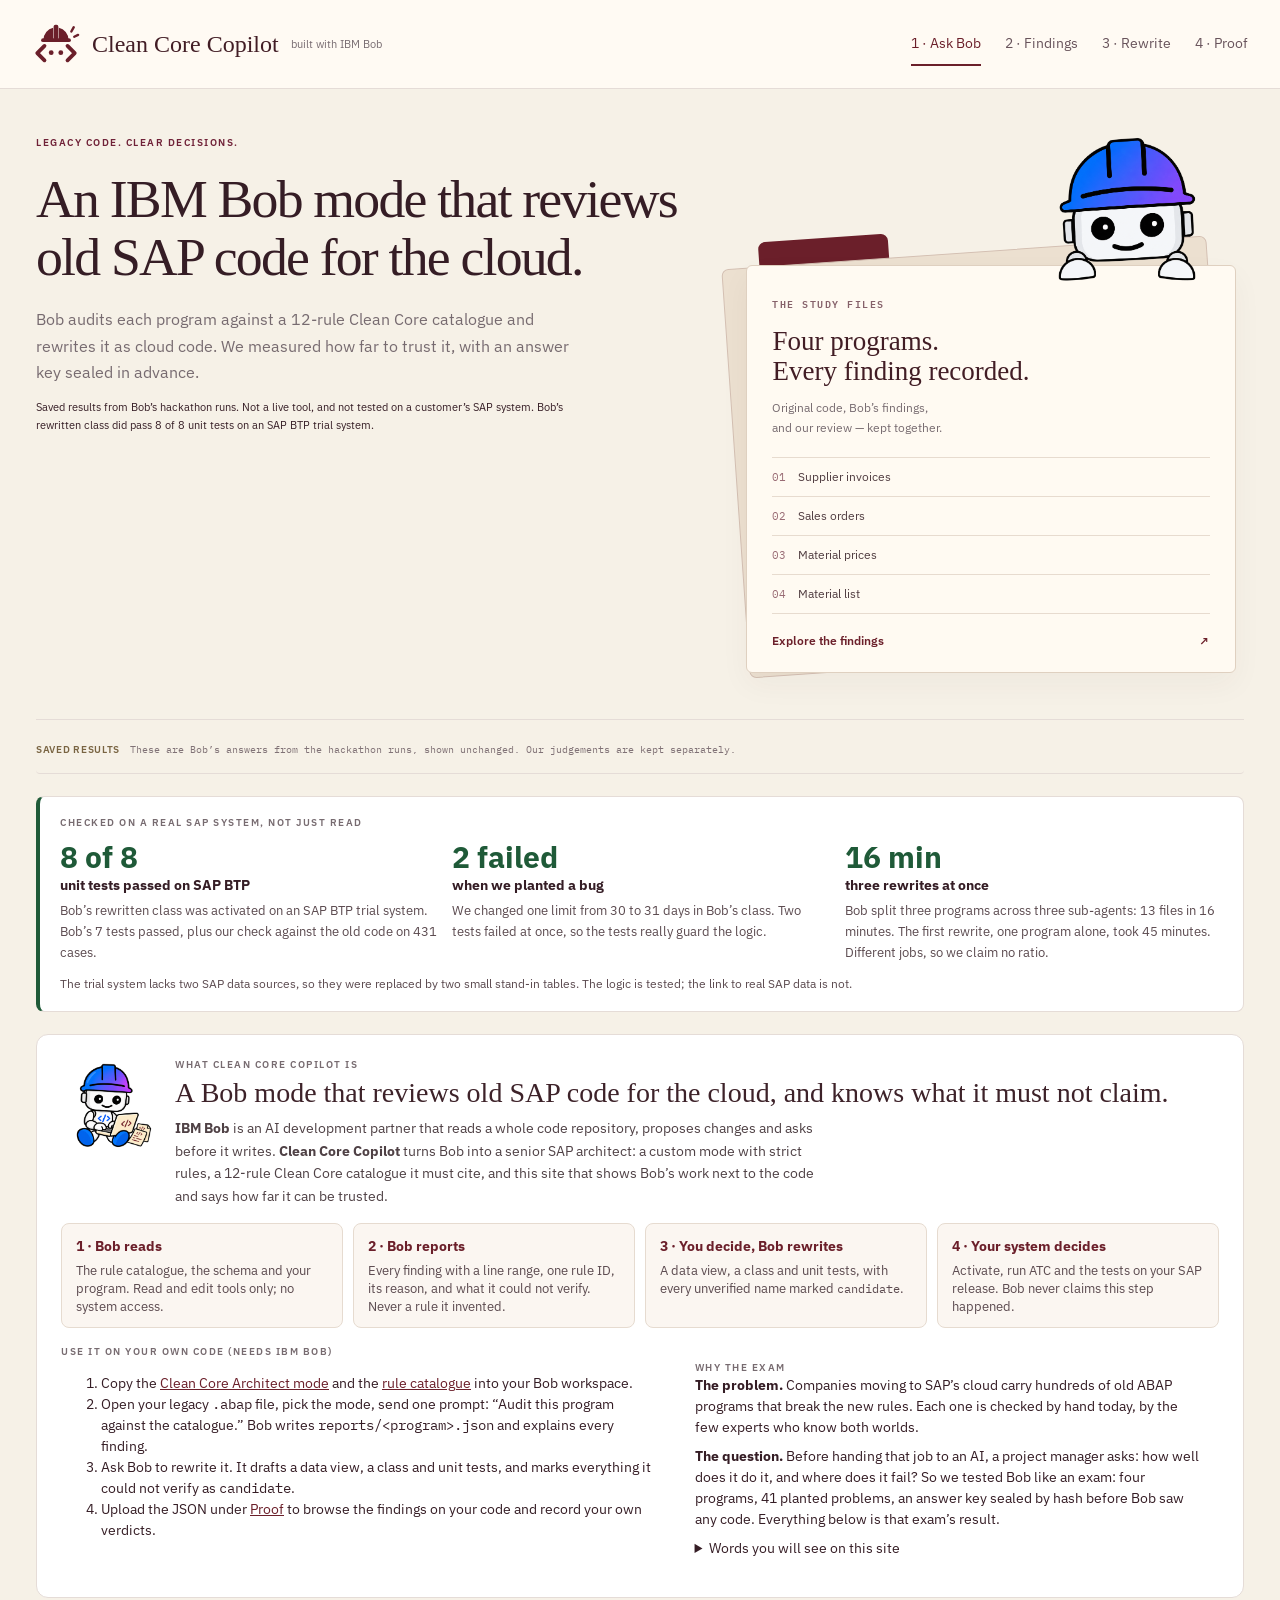
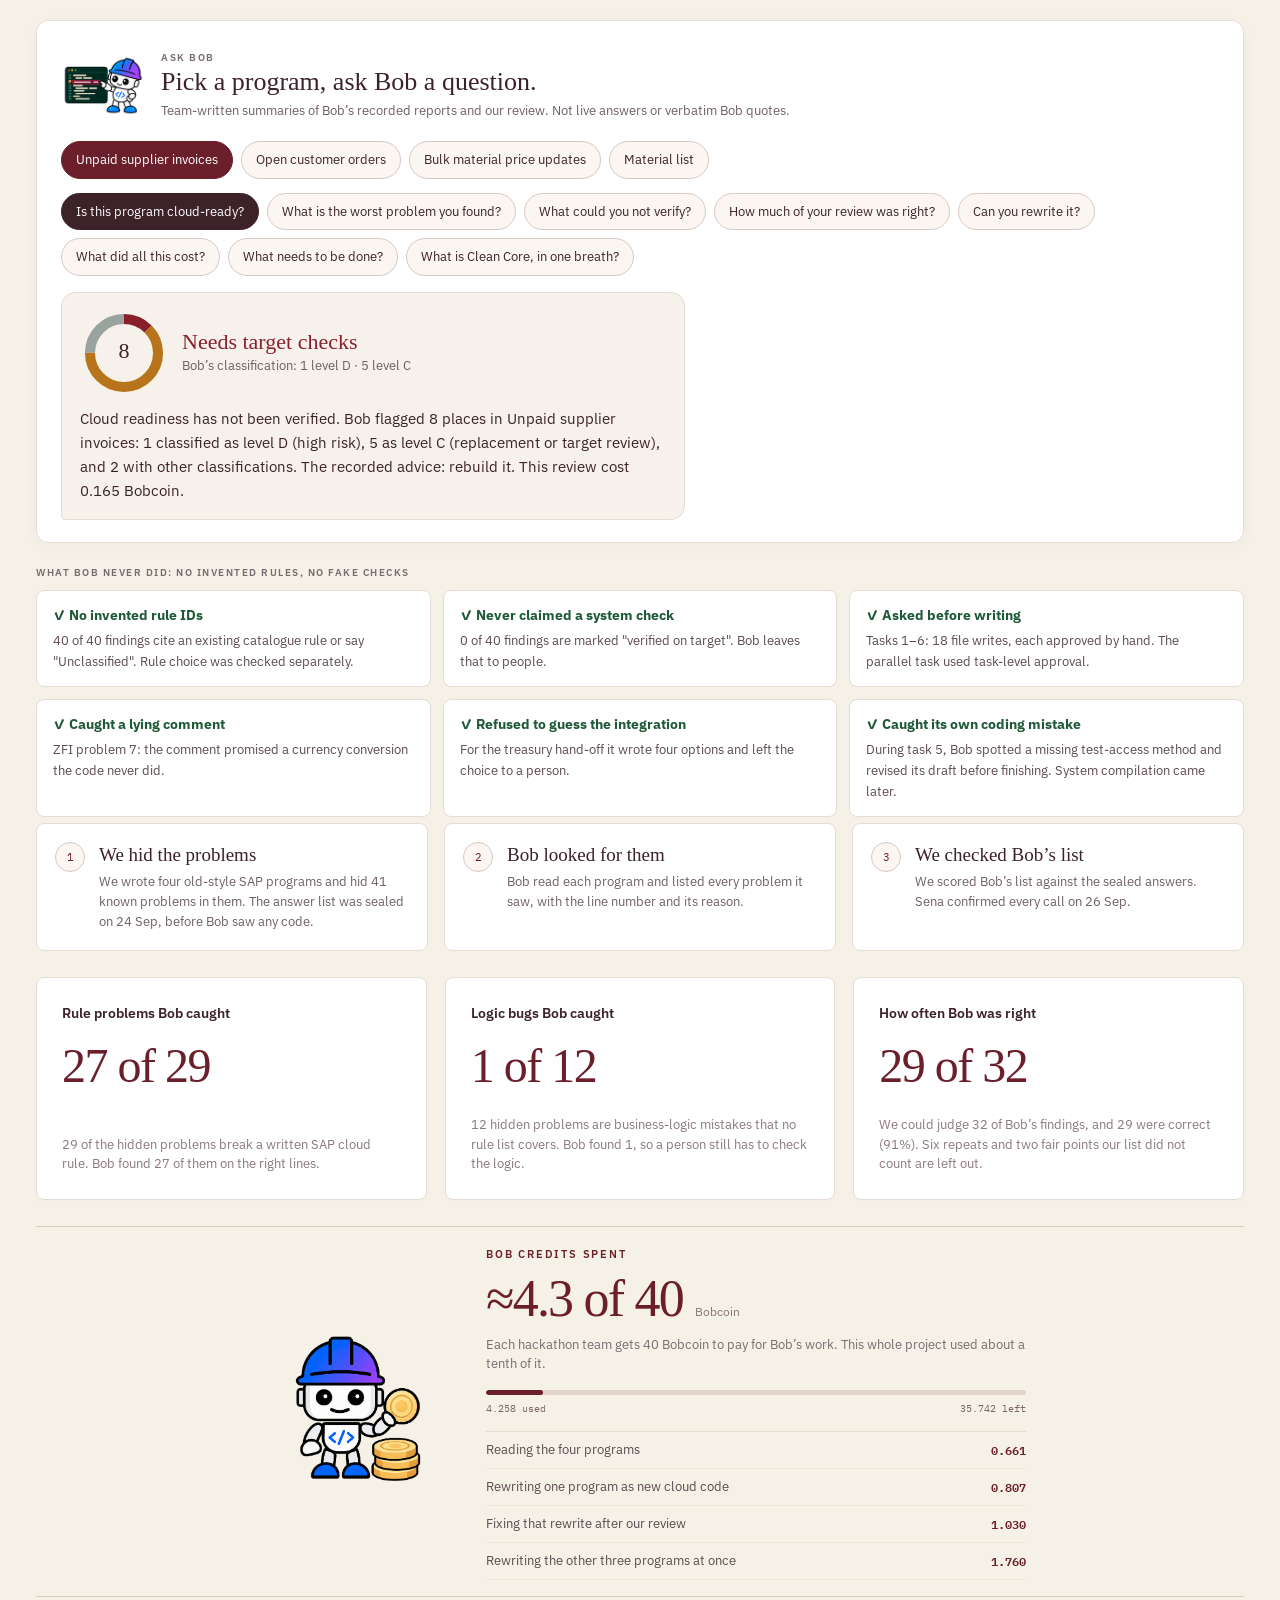
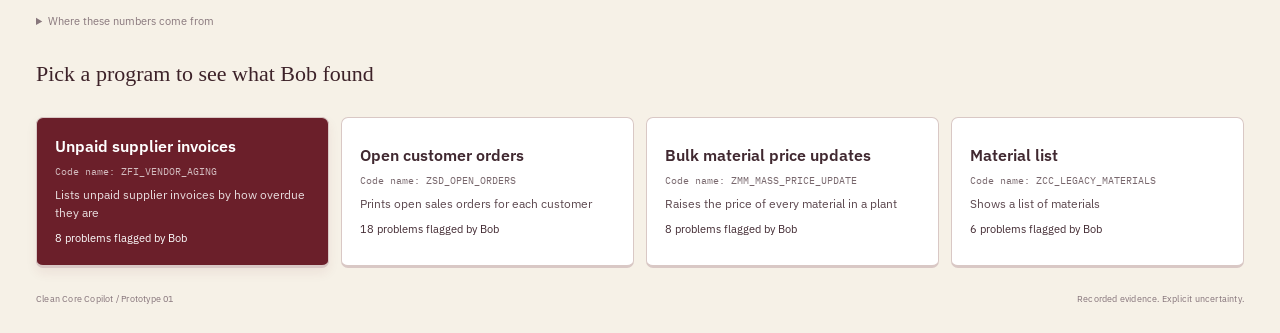
==== demo-prototype/index.html @ 8b6c9aaa "Proof page: real report card, working bring-your-own panel (null fix, sample download), ring legend," ====
<!doctype html>
<html lang="en">
<head>
<meta charset="utf-8"><meta name="viewport" content="width=device-width,initial-scale=1">
<title>Clean Core Copilot — Recorded evidence</title>
<style>
:root{--nav:#182922;--nav-muted:#9caea4;--paper:#f6f7f3;--white:#fff;--ink:#21372d;--muted:#718077;--line:#e1e6df;--green:#276448;--mint:#eaf3e9;--orange:#986526;--sand:#fcf3e3;--mono:ui-monospace,SFMono-Regular,Consolas,monospace;--sans:Inter,-apple-system,BlinkMacSystemFont,"Segoe UI",sans-serif}
*{box-sizing:border-box}body{margin:0;background:var(--paper);color:var(--ink);font:14px/1.5 var(--sans)}button,input,select{font:inherit}button{cursor:pointer}button:focus-visible,a:focus-visible,input:focus-visible,select:focus-visible{outline:3px solid #77a785;outline-offset:3px}button{color:inherit}a{color:var(--green)}.app{display:grid;grid-template-columns:220px 1fr;min-height:100vh}.sidebar{background:var(--nav);color:white;padding:31px 22px;display:flex;flex-direction:column;position:sticky;top:0;height:100vh}.brand{display:flex;gap:11px;align-items:center;font-size:16px;letter-spacing:-.4px;font-weight:650;line-height:1.2}.brand small{display:block;color:#a7b9ad;font-size:10px;letter-spacing:2px;font-weight:500;margin-top:6px;text-transform:uppercase}.brand-mark{display:grid;place-items:center;background:#cee4c5;color:var(--nav);border-radius:10px;width:35px;height:38px;font:600 19px var(--mono)}.workspace-label{font-size:10px;color:var(--nav-muted);letter-spacing:1.6px;margin:54px 12px 14px}.nav{display:flex;flex-direction:column;gap:6px}.nav button{border:0;background:none;color:#b7c6bd;text-align:left;border-radius:7px;padding:12px;display:flex;gap:12px;align-items:center}.nav button.active{background:#2e4436;color:#eff8e9}.nav button:hover{background:#263b2f}.nav svg{width:17px;height:17px}.nav-count{margin-left:auto;font:11px var(--mono);padding:2px 6px;border-radius:4px;background:#415b47}.sidebar-bottom{margin-top:auto}.session-card{border:1px solid #3e5146;border-radius:9px;padding:14px;margin-bottom:25px}.session-card .eyebrow{color:#a7b9ad}.session-card p{font-size:12px;color:#c3cfc7;margin:9px 0 0}.session-line{display:flex;gap:7px;align-items:center;font-size:12px;margin-top:9px}.dot{width:6px;height:6px;border-radius:100%;display:inline-block;background:#a7c499}.profile{border-top:1px solid #33483a;display:flex;gap:10px;padding-top:20px;align-items:center}.avatar{border:1px solid #506253;display:grid;place-items:center;border-radius:100%;width:32px;height:32px;color:#d7e2d9;font-size:10px}.profile strong{font-size:12px;font-weight:500}.profile small{display:block;font-size:10px;color:#91a699}.main{min-width:0}.topbar{height:75px;padding:0 38px;display:flex;align-items:center;justify-content:space-between;border-bottom:1px solid var(--line);background:#fafbf8;gap:15px}.breadcrumb{font-size:12px;color:var(--muted);display:flex;gap:12px}.breadcrumb b{font-weight:500;color:var(--ink)}.top-meta{display:flex;align-items:center;gap:14px;font-size:11px;color:var(--muted)}.pill{display:inline-flex;align-items:center;gap:6px;border:1px solid var(--line);border-radius:5px;font-size:10px;padding:4px 8px;white-space:nowrap}.top-meta .pill{color:var(--green);background:#edf4e9;border-color:#dce9d6}.content{padding:32px 38px 24px;max-width:1680px;margin:auto}.intro{display:flex;justify-content:space-between;align-items:end;gap:20px;margin-bottom:25px}.eyebrow{font-size:10px;letter-spacing:1.5px;font-weight:600;text-transform:uppercase;color:var(--muted)}h1{font-size:31px;font-weight:550;letter-spacing:-1.2px;line-height:1.2;margin:8px 0 10px}h2,h3,p{margin-top:0}.intro p{color:var(--muted);font-size:13px;margin-bottom:0}.actions{display:flex;gap:9px;flex-shrink:0}.btn{display:inline-flex;justify-content:center;align-items:center;gap:7px;border:1px solid #d7dfd5;background:white;border-radius:6px;padding:9px 13px;font-size:11px;font-weight:550;min-height:36px}.btn:hover{background:#f0f4ed}.btn.primary{background:var(--green);color:white;border-color:var(--green)}.btn svg{height:14px;width:14px}.notice{border:1px solid #e5ddc8;background:#fbf7ed;border-radius:7px;padding:10px 14px;color:#796442;font-size:11px;display:flex;gap:10px;align-items:center;margin-bottom:24px}.notice b{font-weight:600}.notice span:last-child{margin-left:auto;font:10px var(--mono);white-space:nowrap}.stats{display:grid;grid-template-columns:1.05fr 1.7fr 1fr 1fr;gap:13px;margin-bottom:25px}.stat{background:var(--white);border:1px solid var(--line);border-radius:9px;padding:17px 19px;min-height:115px}.stat-top{display:flex;justify-content:space-between;align-items:center;font-size:11px;color:var(--muted)}.stat-value{font-size:27px;font-weight:550;letter-spacing:-1px;margin-top:8px;line-height:1.2}.stat-value.word{font-size:15px;letter-spacing:-.1px;line-height:1.8}.stat-foot{font-size:10px;color:var(--muted);margin-top:5px}.stat-icon{color:#8b9d8f}.section-heading{display:flex;justify-content:space-between;align-items:center;margin-bottom:12px}.section-heading h2{font-size:15px;font-weight:600;margin:0;letter-spacing:-.25px}.section-heading span{font-size:10px;color:var(--muted)}.review-grid{display:grid;grid-template-columns:minmax(280px,.93fr) minmax(350px,1.35fr);gap:18px;align-items:start}.panel{background:white;border:1px solid var(--line);border-radius:9px;overflow:hidden}.list-toolbar{display:flex;padding:15px;gap:8px;border-bottom:1px solid var(--line)}.search-box{position:relative;flex:1;min-width:80px}.search-box svg{position:absolute;left:9px;top:11px;width:13px;height:13px;color:#819486}.search-box input{border:1px solid var(--line);border-radius:5px;width:100%;padding:8px 8px 8px 29px;background:#fcfdfb;font-size:11px;color:var(--ink)}select{border:1px solid var(--line);border-radius:5px;background:#fcfdfb;color:#607364;padding:7px;font-size:10px;max-width:45%}.list-heading{padding:10px 17px;background:#fafbf8;color:#859185;font:9px var(--mono);letter-spacing:1px;border-bottom:1px solid var(--line);display:flex;justify-content:space-between}.finding{position:relative;width:100%;border:0;border-bottom:1px solid var(--line);background:white;display:block;text-align:left;padding:20px 18px}.finding:last-child{border-bottom:0}.finding:hover{background:#fafcf8}.finding.selected{background:#f0f6ed}.finding.selected:before{content:"";position:absolute;left:0;top:0;bottom:0;width:3px;background:var(--green)}.finding-meta{display:flex;align-items:center;gap:8px;font-size:10px;margin-bottom:8px}.rule{font:10px var(--mono);color:#546d5c}.tag{font-size:9px;border-radius:4px;padding:3px 6px;background:#f6f0e4;color:#956326}.tag.observed{background:#eef0f5;color:#626e84}.finding h3{font-size:13px;line-height:1.5;font-weight:550;letter-spacing:-.15px;margin:0 12px 10px 0;overflow-wrap:anywhere}.finding-footer{display:flex;justify-content:space-between;font-size:10px;color:#7c8c7e}.finding-footer code{font:9px var(--mono)}.arrow{color:#547660}.list-bottom{padding:11px 17px;border-top:1px solid var(--line);color:#8c988d;font-size:10px;display:flex;justify-content:space-between}.detail-head{padding:21px 23px 17px}.detail-heading{display:flex;align-items:center;justify-content:space-between;margin-bottom:12px}.detail-head h2{font-size:20px;letter-spacing:-.5px;line-height:1.35;font-weight:550;margin:0 0 10px;overflow-wrap:anywhere}.detail-head p{font-size:12px;color:#7a887c;margin:0}.tabs{border-top:1px solid var(--line);border-bottom:1px solid var(--line);display:flex;padding:0 22px;gap:25px}.tab{border:0;background:none;padding:13px 0;font-size:11px;color:#7a8a7e;position:relative}.tab.active{color:var(--green);font-weight:600}.tab.active:after{content:"";position:absolute;bottom:-1px;height:2px;left:0;right:0;background:var(--green)}.detail-body{padding:22px}.code-box{border:1px solid #dce4d8;border-radius:6px;overflow:hidden;margin:11px 0 19px}.code-head{display:flex;justify-content:space-between;padding:9px 12px;background:#f4f7f0;font:9px var(--mono);color:#76856f;border-bottom:1px solid #dce4d8;gap:8px;overflow-wrap:anywhere}.code-line{display:flex;background:#f8fbf4;font:11px/1.8 var(--mono);min-height:27px}.line-no{color:#8e9f87;width:38px;flex-shrink:0;text-align:center;border-right:1px solid #e8eddf;user-select:none;padding-top:5px}.line-content{white-space:pre-wrap;overflow-wrap:anywhere;padding:5px 12px;color:#385c39}.caption{font-size:10px;color:var(--muted);margin-top:8px}.subhead{font-size:11px;font-weight:600;margin:18px 0 7px}.body-copy{font-size:12px;color:#607365;line-height:1.7;margin:0}.question-box{background:#fcf8ef;border:1px solid #efe4ce;border-radius:6px;padding:12px 14px;margin-top:18px;color:#88703d;font-size:11px}.question-box strong{display:block;font-size:10px;margin-bottom:5px}.detail-footer{padding:12px 22px;border-top:1px solid var(--line);display:flex;justify-content:space-between;gap:10px;font-size:10px;color:#829080;background:#fcfdfb}.provenance{margin-top:20px;display:flex;gap:22px;align-items:center;justify-content:space-between;border:1px solid var(--line);border-radius:8px;padding:16px 20px;background:#eff3eb}.provenance-label{display:flex;gap:10px;align-items:center;font-size:11px;font-weight:600}.provenance p{font-size:11px;color:#75816d;margin:3px 0 0}.provenance .btn{background:transparent;flex-shrink:0}.foot{display:flex;justify-content:space-between;margin-top:24px;font-size:9px;color:#99a191;letter-spacing:.2px}.empty{padding:40px 20px;text-align:center;color:var(--muted);font-size:12px}.review-select{max-width:100%;width:100%;margin:12px 0;padding:10px}.secondary-view{padding:28px;max-width:900px}.secondary-view h2{font-size:23px;font-weight:500;letter-spacing:-.7px;margin-bottom:8px}.evidence-row{padding:18px 0;border-bottom:1px solid var(--line);display:flex;justify-content:space-between;gap:20px;font-size:12px}.evidence-row span:first-child{color:var(--muted)}.evidence-row span:last-child{text-align:right;overflow-wrap:anywhere;max-width:65%}.check-step{display:flex;gap:16px;padding:24px 0;border-bottom:1px solid var(--line)}.step-number{border:1px solid var(--line);border-radius:50%;width:30px;height:30px;flex-shrink:0;display:grid;place-items:center;font:11px var(--mono);color:var(--green)}.check-step h3{font-size:13px;margin:1px 0 6px}.check-step p{font-size:12px;color:var(--muted);margin:0;max-width:600px}.hidden{display:none!important}.toast{position:fixed;right:28px;bottom:25px;max-width:min(440px,90vw);background:var(--nav);color:white;border-radius:8px;padding:15px 20px;font-size:12px;box-shadow:0 6px 30px #1a332322;z-index:10}.small-link{font-size:11px}.report-name{font-family:var(--mono);font-size:10px;overflow-wrap:anywhere}.mobile-brand{display:none}
@media(min-width:1450px){.content{padding-top:42px}.review-grid{grid-template-columns:1fr 1.4fr}.finding{padding:23px 20px}.detail-body{min-height:310px}}
@media(max-width:1100px){.app{grid-template-columns:185px 1fr}.sidebar{padding:25px 16px}.topbar{padding:0 24px}.content{padding:28px 24px}.review-grid{grid-template-columns:1fr 1.2fr;gap:12px}.stats{gap:9px}.stat{padding:14px}.list-toolbar{flex-wrap:wrap}.list-toolbar select{max-width:100%;width:100%}.intro{align-items:start}.intro h1{font-size:27px}.actions{flex-direction:column}.detail-body{padding:17px}.detail-head{padding:18px}.tabs{padding:0 18px;gap:17px}}
@media(max-width:800px){.app{grid-template-columns:1fr}.sidebar{height:auto;position:static;padding:17px 20px;display:block}.brand{font-size:14px}.brand small,.workspace-label,.sidebar-bottom{display:none}.brand-mark{height:30px;width:30px}.nav{flex-direction:row;margin-top:17px}.nav button{padding:8px 10px;font-size:11px}.nav-count{display:none}.topbar{height:54px;padding:0 20px}.top-meta>span:not(.pill){display:none}.content{padding:24px 20px}.stats{grid-template-columns:1fr 1fr}.review-grid{grid-template-columns:1fr}.intro{flex-wrap:wrap}.actions{flex-direction:row}.notice{align-items:flex-start}.notice span:last-child{display:none}.list-toolbar{flex-wrap:nowrap}.list-toolbar select{width:auto;max-width:45%}.provenance{align-items:flex-start;gap:12px;flex-wrap:wrap}.foot{gap:15px}.detail-body{min-height:240px}}
@media(prefers-reduced-motion:no-preference){button{transition:background .15s}.panel{animation:appear .2s ease}@keyframes appear{from{opacity:.7;transform:translateY(3px)}to{opacity:1;transform:none}}}
.bob-welcome{display:flex;align-items:center;gap:22px;margin-bottom:24px;padding:12px 24px 12px 14px;background:linear-gradient(110deg,#eaf1ff,#f0f4ed 70%);border:1px solid #dce5ed;border-radius:12px}.bob-welcome img{width:112px;height:112px;object-fit:contain;flex-shrink:0}.bob-welcome h2{font-size:19px;font-weight:550;letter-spacing:-.5px;margin:4px 0 6px}.bob-welcome p{font-size:12px;color:#607365;margin:0}.bob-welcome a{display:inline-block;font-size:10px;color:#697c85;margin-top:8px}.bob-welcome .eyebrow{color:#4663a2}@media(max-width:800px){.bob-welcome{gap:12px;padding:12px}.bob-welcome img{width:82px;height:82px}.bob-welcome h2{font-size:17px}}
.bob-trigger{border:0;background:transparent;padding:0;flex-shrink:0;border-radius:10px;display:grid;justify-items:center}.bob-trigger span{font-size:10px;color:var(--green)}.bob-player{margin:0 0 24px;padding:16px;border:1px solid var(--line);border-radius:12px;background:white}.bob-player video{display:block;width:100%;max-width:640px;aspect-ratio:16/9;margin:auto;border-radius:8px;background:#f6f7f3}.bob-player-footer{display:flex;justify-content:space-between;align-items:center;gap:12px;margin-top:10px}.bob-player-footer p{margin:0;font-size:11px;color:var(--muted)}
</style>
<link rel="stylesheet" href="atelier.css?v=ask-bob-6">
</head>
<body class="audit-page">
<svg style="display:none" xmlns="http://www.w3.org/2000/svg"><symbol id="grid" viewBox="0 0 24 24"><rect x="3" y="3" width="7" height="7" rx="1"/><rect x="14" y="3" width="7" height="7" rx="1"/><rect x="3" y="14" width="7" height="7" rx="1"/><rect x="14" y="14" width="7" height="7" rx="1"/></symbol><symbol id="file" viewBox="0 0 24 24"><path d="M6 3h8l4 4v14H6zM14 3v5h4M9 12h6M9 16h6"/></symbol><symbol id="book" viewBox="0 0 24 24"><path d="M12 5c-3-2-6-2-9-1v15c3-1 6-1 9 1 3-2 6-2 9-1V4c-3-1-6-1-9 1v15"/></symbol><symbol id="up" viewBox="0 0 24 24"><path d="M12 16V3m-5 5 5-5 5 5M4 15v6h16v-6"/></symbol><symbol id="down" viewBox="0 0 24 24"><path d="M12 3v13m-5-5 5 5 5-5M4 17v4h16v-4"/></symbol><symbol id="search-icon" viewBox="0 0 24 24"><circle cx="10" cy="10" r="6"/><path d="m15 15 6 6"/></symbol></svg>
<header class="site-nav"><a class="site-brand" href="index.html#overview"><img class="site-logo" src="assets/clean-core-logo.svg" alt="" width="48" height="48">Clean Core Copilot<small>built with IBM Bob</small></a><nav aria-label="Site navigation"><a href="#overview" data-page="overview">1 · Ask Bob</a><a href="#findings" data-page="findings">2 · Findings</a><a href="before-after.html">3 · Rewrite</a><a href="#evidence" data-page="evidence">4 · Proof</a></nav></header><div class="app">
<aside class="sidebar"><div class="brand"><div class="brand-mark">c.</div><div>Clean Core<small>Copilot / Review</small></div></div><div class="workspace-label">WORKSPACE</div><nav class="nav" aria-label="Main navigation"><button class="active" data-view="findings"><svg fill="none" stroke="currentColor" stroke-width="1.5"><use href="#grid"/></svg>Audit findings<span class="nav-count" id="nav-count">03</span></button><button data-view="evidence"><svg fill="none" stroke="currentColor" stroke-width="1.5"><use href="#file"/></svg>Evidence & origin</button><button data-view="guide"><svg fill="none" stroke="currentColor" stroke-width="1.5"><use href="#book"/></svg>Review guide</button></nav><div class="program-switcher"><label for="report-picker" class="workspace-label">LOADED PROGRAMS</label><select id="report-picker" aria-label="Select loaded report"></select><p>Import a report to add a program.</p></div><a class="case-nav" href="before-after.html">Modernization case <span>↗</span></a><div class="sidebar-bottom"><div class="session-card"><div class="eyebrow">Development partner</div><div class="session-line"><span class="dot"></span>IBM Bob 2.0</div><p>Recorded reports and task evidence. Target verification stays separate.</p></div><div class="profile"><span class="avatar">SK</span><div><strong>Sena Köse</strong><small>Solo builder · Hackathon 2026</small></div></div></div></aside>
<main class="main"><header class="topbar"><div class="breadcrumb">Workspace <span>/</span><b id="breadcrumb-current">Audit findings</b></div><div class="top-meta"><span>IBM Bob 2.0 Hackathon</span><span class="pill"><span class="dot"></span>Design prototype</span></div></header>
<div class="content"><div class="intro"><div class="intro-copy"><div class="eyebrow">Legacy code. Clear decisions.</div><h1 id="page-title">Audit workspace</h1><p id="page-subtitle">Follow each finding from source to a reviewable next step.</p><small class="recorded-note">Saved results from Bob’s hackathon runs. Not a live tool, and not tested on a customer’s SAP system. Bob’s rewritten class did pass 8 of 8 unit tests on an SAP BTP trial system.</small></div><div class="mascot-slot" aria-label="Development partner"><span>Every claim,<br>labelled.</span><img data-mascot alt="IBM Bob" hidden width="96" height="96"></div><section id="findings-hero-stage" hidden aria-label="A recorded finding from this program"></section><section class="hero-dossier" hidden aria-label="Four recorded program studies"><img data-mascot data-mascot-src="assets/bob-peeking.png" hidden src="assets/bob-peeking.png" alt="Bob peeking over the study folder" class="dossier-bob"><div class="dossier-sheet"><span class="dossier-kicker">THE STUDY FILES</span><h2>Four programs.<br>Every finding recorded.</h2><p>Original code, Bob’s findings,<br>and our review — kept together.</p><div class="dossier-files"><span><b>01</b> Supplier invoices </span><span><b>02</b> Sales orders </span><span><b>03</b> Material prices </span><span><b>04</b> Material list </span></div><a href="#findings">Explore the findings <span aria-hidden="true">↗</span></a></div></section><div class="actions"><button class="btn" id="import-button"><svg fill="none" stroke="currentColor" stroke-width="1.5"><use href="#up"/></svg>Upload a Bob report</button><button class="btn primary" id="export-button"><svg fill="none" stroke="currentColor" stroke-width="1.5"><use href="#down"/></svg>Download your review</button><input class="hidden" id="file-input" type="file" accept="application/json,.json" aria-label="Choose report JSON"></div></div>
<section id="bob-welcome" class="bob-welcome hidden" aria-label="Meet Bob"><button class="bob-trigger" id="bob-play" aria-label="Play Bob greeting with sound" aria-controls="bob-player" aria-expanded="false"><img data-src="assets/ibm-bob.webp" alt="IBM Bob, the smiling robot in a blue hard hat" width="112" height="112"><span>▶ Meet Bob · sound on</span></button><div><div class="eyebrow">Meet your development partner</div><h2>A little Bob. A clearer next step.</h2><p>Explore the findings, check the evidence, and decide what comes next.</p><a href="https://bob.ibm.com/tr" target="_blank" rel="noopener noreferrer">Bob artwork · IBM ↗</a></div></section>
<section id="bob-player" class="bob-player hidden" aria-label="Bob greeting video"><video id="bob-video" controls playsinline preload="none" data-src="assets/bob-greeting.mp4"><track kind="captions" data-src="assets/bob-greeting.vtt" srclang="en" label="English" default></video><div class="bob-player-footer"><p>AI-animated greeting · “I found something. Let's check it together.”</p><button class="btn" id="bob-stop">Back to Bob</button></div></section>
<div class="notice" role="status"><b id="notice-label">DESIGN DATA</b><span id="notice-copy">Fictional findings for interface preview. No Bob audit or SAP checks have run.</span></div>

<section class="stats report-stats" aria-label="Report overview"><div class="stat"><div class="stat-top">Findings in this report<span class="stat-icon">↗</span></div><div class="stat-value" id="stat-count">03</div><div class="stat-foot" id="stat-count-note">Illustrative examples only</div></div><div class="stat"><div class="stat-top">Target verification<span class="stat-icon">◌</span></div><div class="stat-value word" id="stat-status">Not performed</div><div class="stat-foot" id="stat-target">SAP product & release not specified</div></div><div class="stat"><div class="stat-top">Review decisions<span class="stat-icon">✓</span></div><div class="stat-value" id="stat-review">0<span style="font-size:14px;color:#94a08e"> / 3</span></div><div class="stat-foot">Imported decisions + session edits</div></div><div class="stat"><div class="stat-top">Measured performance<span class="stat-icon">—</span></div><div class="stat-value">—</div><div class="stat-foot">Requires a scored evaluation</div></div></section>
<section id="overview-view" hidden></section><section id="atlas-view" hidden></section><section id="findings-view"><div class="section-heading"><h2>Findings to explore</h2><span class="report-name" id="program-name">ZDEMO_ORDER_REVIEW · design sample</span></div><div class="review-grid"><section class="panel" aria-label="Findings list"><div class="list-toolbar"><div class="search-box"><svg fill="none" stroke="currentColor" stroke-width="1.5"><use href="#search-icon"/></svg><input id="search" type="search" placeholder="Search Bob’s findings…" aria-label="Search findings"></div><select id="filter" aria-label="Filter verification status"><option value="all">All findings</option><option value="needs_verification">Needs verification</option><option value="observed">Observed</option><option value="verified_on_target">Reported verified</option></select></div><div class="list-heading"><span>RULE / FINDING</span><span>LOCATION</span></div><div id="finding-list"></div><div class="list-bottom"><span id="list-count"></span><span>Evidence before conclusions</span></div></section><section class="panel" id="detail" aria-label="Finding detail"></section></div><section class="missed-section" aria-labelledby="missed-title"><div class="missed-intro"><div class="missed-art" id="missed-art" hidden><img id="missed-bob" alt="" width="260" height="260"></div><div class="missed-copy"><div class="eyebrow">A second pair of eyes</div><h2 id="missed-title">Missed by Bob<span>Found by you.</span></h2><p>Every program had problems Bob did not report. Our sealed answer key lists them below. Found another one? Add it as your own note.</p><div class="missed-meta"><span id="missed-count">0 review notes</span><span>Separate from Bob’s report</span></div></div></div><div id="missed-list" aria-live="polite"></div><details class="missed-compose" id="missed-compose"><summary><span>＋ Add a missed issue</span><span class="compose-hint">Your review</span></summary><div class="missed-form"><label for="missed-input">What did Bob miss?</label><textarea id="missed-input" rows="3" maxlength="4000" placeholder="Describe the issue and, if possible, the code line…" aria-describedby="missed-help"></textarea><div class="missed-form-footer"><p id="missed-help">Your note is not a verified finding. It goes into your review file: use “Download your review” on the Proof page to keep it.</p><button class="btn primary" id="add-missed">Save review note ↗</button></div></div></details></section><div class="provenance"><div><div class="provenance-label"><span>↳</span> A report you can trace</div><p id="trace-copy">Source evidence, open questions and review decisions stay together.</p></div><button class="btn" id="open-evidence">View report origin <span>↗</span></button></div></section>
<section id="evidence-view" class="panel secondary-view hidden"><div class="eyebrow">Traceability</div><h2>What this report can prove</h2><p class="body-copy">Keep the origin of a claim separate from its verification.</p><div id="evidence-rows"></div><div class="question-box"><strong>No independent system verification</strong>This interface displays report contents. A status in an imported file is not a substitute for a syntax-check or ATC execution record.</div><button class="btn" id="reset-button" style="margin-top:22px">Load design example</button></section>
<section id="guide-view" class="panel secondary-view hidden"><div class="eyebrow">A careful review</div><h2>Three questions, every finding.</h2><p class="body-copy">Use the report to support a decision, with uncertainty left visible.</p><div class="check-step"><span class="step-number">01</span><div><h3>Does the source support the claim?</h3><p>Check the rule, the source location and the reasoning. A matching keyword is only a starting point.</p></div></div><div class="check-step"><span class="step-number">02</span><div><h3>Does the recommendation fit this target?</h3><p>Confirm the SAP product, release and API contract. Keep an unverified replacement as an open question.</p></div></div><div class="check-step"><span class="step-number">03</span><div><h3>What has actually been checked?</h3><p>Record a review decision separately from target-system verification. Report measured results only after an evaluation.</p></div></div><p class="caption" style="margin-top:20px">This prototype is a viewer for recorded findings. It does not execute an audit.</p></section>
<footer class="foot"><span>Clean Core Copilot / Prototype 01</span><span>Recorded evidence. Explicit uncertainty.</span></footer></div></main></div><div id="toast" class="toast hidden" role="alert"></div>
<script src="demo-config.js?v=plain-language-2"></script>
<script>
'use strict';
const $=id=>document.getElementById(id);
const esc=v=>String(v??'').replace(/[&<>"']/g,c=>({'&':'&amp;','<':'&lt;','>':'&gt;','"':'&quot;',"'":'&#39;'}[c]));
const sample={program:'ZDEMO_ORDER_REVIEW',source_file:'design-example.abap',target:{product:'unknown',release:'unknown',language_version:'ABAP for Cloud Development'},provenance:{produced_by:'design_example',bob_session:null,catalogue_version:'Illustrative only',reviewed_by_human:false},summary:{status:'Needs target verification',draft_verdict_hint:'Refactor',human_must_decide:['Confirm the target product and release before selecting replacement APIs.']},findings:[
{id:'DEMO-01',rule:'CC-01',title:'Review the direct table dependency',line_start:12,line_end:14,evidence:'SELECT order_id, customer_id\n  FROM demo_order_store\n  INTO TABLE @lt_orders.',reason:'This fictional example illustrates a dependency that needs a target-specific review. The statement alone does not establish the release status of the referenced object.',suggested_action:'Identify a suitable interface for the required fields, then check its release contract on the target system. No specific replacement is asserted here.',effort:'M',verification_status:'needs_verification',unknowns:['Target product and release are not specified.','The example object is fictional; no API release check has been performed.'],human_review:'not_reviewed'},
{id:'DEMO-02',rule:'CC-09',title:'Separate list output from business logic',line_start:22,line_end:22,evidence:"WRITE: / 'Orders:', lines( lt_orders ).",reason:'The sample uses classic list output. A target application needs an explicit choice of presentation and execution model.',suggested_action:'Keep the data selection separate from presentation. Decide whether a service, UI or background output meets the actual user need.',effort:'S',verification_status:'observed',unknowns:['The intended user interaction has not been specified.'],human_review:'not_reviewed'},
{id:'DEMO-03',rule:'Unclassified',title:'Make the empty-result behavior explicit',line_start:19,line_end:19,evidence:'CHECK lt_orders IS NOT INITIAL.',reason:'The fictional program stops processing when no rows are found. Whether a message or an empty export is needed is a business decision, not an established defect.',suggested_action:'Agree on the empty-result behavior with the reviewer and document it before changing the implementation.',effort:'S',verification_status:'needs_verification',unknowns:['No empty-result requirement is available.'],human_review:'not_reviewed'}]};
let report=structuredClone(sample),isDesign=true,selected='DEMO-01',activeTab='source',activeView='findings';
let rawText=JSON.stringify(sample,null,2),reviews=new Map(),missed=[];
// Keep raw output and review overlays isolated for each imported run.
const loadedReports=new Map();let activeReportKey='design',reportSequence=0;
function saveActiveReport(){loadedReports.set(activeReportKey,{report,rawText,reviews,missed,isDesign,selected});}
function renderReportPicker(){const picker=$('report-picker');picker.replaceChildren();for(const [key,state] of loadedReports){const option=document.createElement('option');option.value=key;option.textContent=state.report.program+(state.isDesign?' · design example':' · import '+key);picker.append(option);}picker.value=activeReportKey;}
function switchReport(key){if(!loadedReports.has(key))return;saveActiveReport();activeReportKey=key;({report,rawText,reviews,missed,isDesign,selected}=loadedReports.get(key));activeTab='source';$('search').value='';$('filter').value='all';$('missed-input').value='';renderMissed();renderStats();renderList();navigate('findings');renderReportPicker();}
saveActiveReport();renderReportPicker();$('report-picker').addEventListener('change',e=>switchReport(e.target.value));
const reviewOf=f=>reviews.get(f.id)??f.human_review??'not_reviewed';
function renderMissed(){const imported=report.missed_by_bob||[];const notes=[...imported.map(x=>[x,'Imported note']),...missed.map(x=>[x,'Your note'])];$('missed-count').textContent=notes.length+' review note'+(notes.length===1?'':'s');$('missed-list').innerHTML=notes.map(([x,label],i)=>`<article class="missed-note"><span class="missed-note-number">${String(i+1).padStart(2,'0')}</span><div><span class="eyebrow">${esc(label)}</span><p>${esc(x)}</p></div></article>`).join('')||'<p class="missed-empty">No review notes yet. This does not mean Bob found every issue.</p>';}
if(window.CLEAN_CORE_DEMO_CONFIG?.SHOW_MASCOT===true){$('missed-bob').src='assets/bob-missed.png';$('missed-art').hidden=false;}

const statusText={observed:'Observed in source',needs_verification:'Needs verification',verified_on_target:'Reported verified'};
function notify(message){$('toast').textContent=message;$('toast').classList.remove('hidden');clearTimeout(notify.timer);notify.timer=setTimeout(()=>$('toast').classList.add('hidden'),4500)}
function findingTitle(f){return f.title||f.reason||f.rule}
function renderStats(){const count=report.findings.length;const reviewed=report.findings.filter(f=>['correct','incorrect','partially_correct'].includes(reviewOf(f))).length;$('stat-count').textContent=String(count).padStart(2,'0');$('nav-count').textContent=String(count).padStart(2,'0');$('stat-review').innerHTML=`${reviewed}<span style="font-size:14px;color:#94a08e"> / ${count}</span>`;$('stat-count-note').textContent=isDesign?'Illustrative examples only':'From the imported report';$('stat-status').textContent=isDesign?'Not performed':report.summary.status==='Verified on target'?'Reported as verified':'Needs target verification';$('stat-target').textContent=`${report.target.product} · ${report.target.release}`;$('program-name').textContent=report.program+(isDesign?' · design sample':'');$('notice-label').textContent=isDesign?'DESIGN DATA':'IMPORTED REPORT';$('notice-copy').textContent=isDesign?'Fictional findings for interface preview. No Bob audit or SAP checks have run.':'Recorded data from your file. Verification claims have not been independently checked.';}
function renderList(){const term=$('search').value.trim().toLowerCase(),filter=$('filter').value;const items=report.findings.filter(f=>(filter==='all'||f.verification_status===filter)&&[f.rule,f.id,f.reason,f.title,f.evidence].join(' ').toLowerCase().includes(term));if(!items.some(f=>f.id===selected))selected=items[0]?.id??null;$('finding-list').innerHTML=items.map(f=>`<button class="finding ${f.id===selected?'selected':''}" data-id="${esc(f.id)}" aria-pressed="${f.id===selected}"><div class="finding-meta"><span class="rule">${esc(f.rule)}</span><span class="tag ${f.verification_status==='observed'?'observed':''}">${esc(statusText[f.verification_status])}</span></div><h3>${esc(findingTitle(f))}</h3><p class="caption">Review: ${esc(reviewOf(f).replaceAll('_',' '))}</p><div class="finding-footer"><code>L${f.line_start}${f.line_end!==f.line_start?'–'+f.line_end:''} · ${esc(f.id)}</code><span>Effort ${esc(f.effort)} <span class="arrow">↗</span></span></div></button>`).join('')||'<div class="empty">No findings match these filters.</div>';$('list-count').textContent=`${items.length} of ${report.findings.length} findings`;$('finding-list').querySelectorAll('button').forEach(b=>b.addEventListener('click',()=>{selected=b.dataset.id;renderList()}));renderDetail();}
function renderDetail(){const f=report.findings.find(x=>x.id===selected);if(!f){$('detail').innerHTML='<div class="empty">Select a different filter to explore the report.</div>';return}let body='';if(activeTab==='source'){body=`<div class="eyebrow">Reported source evidence</div><div class="code-box"><div class="code-head"><span>${esc(report.source_file)}</span><span>L${f.line_start}–${f.line_end}</span></div>${f.evidence.split('\n').map((line,i)=>`<div class="code-line"><span class="line-no">${i===0?f.line_start:'·'}</span><span class="line-content">${esc(line)||' '}</span></div>`).join('')}</div><p class="caption">Excerpt supplied by the report; source file not independently loaded.</p><h3 class="subhead">Why this deserves a review</h3><p class="body-copy">${esc(f.reason)}</p>`}else if(activeTab==='recommendation'){body=`<div class="eyebrow">Proposed next step</div><h3 class="subhead">A recommendation to validate</h3><p class="body-copy">${esc(f.suggested_action)}</p><div class="question-box"><strong>Target context</strong>${esc(report.target.product)} / ${esc(report.target.release)}<br>${esc(report.target.language_version)}</div>`;if(f.source_url){try{const u=new URL(f.source_url);if(['https:','http:'].includes(u.protocol))body+=`<p style="margin-top:15px"><a class="small-link" href="${esc(u.href)}" target="_blank" rel="noopener noreferrer">Open cited reference ↗</a></p>`}catch{}}}else{body=`<div class="eyebrow">Review decision</div><h3 class="subhead">How well does this finding hold up?</h3><p class="body-copy">Record your assessment of the claim. This does not mark the code as verified on SAP.</p><label class="caption" for="review-decision">Assessment</label><select class="review-select" id="review-decision"><option value="not_reviewed">Not reviewed</option><option value="correct">Correct</option><option value="partially_correct">Partially correct</option><option value="incorrect">Incorrect</option></select><p class="caption">Raw output stays unchanged. Export JSON saves the original report and a separate review overlay.${isDesign?' This is a design exercise, not a scored result.':''}</p>`}body+=`<div class="question-box"><strong>Still to establish</strong>${f.unknowns.length?f.unknowns.map(x=>esc(x)).join('<br>'):'No open questions recorded. This does not independently prove completeness.'}</div>`;$('detail').innerHTML=`<div class="detail-head"><div class="detail-heading"><span class="rule">${esc(f.rule)} / ${esc(f.id)}</span><span class="pill">${esc(statusText[f.verification_status])}</span></div><h2>${esc(findingTitle(f))}</h2><p>${isDesign?'Design example':'Imported finding'} · Source range ${f.line_start}–${f.line_end}</p></div><div class="tabs" role="tablist" aria-label="Finding sections">${[['source','Source & reason'],['recommendation','Recommendation'],['review','Review']].map(([v,l])=>`<button class="tab ${activeTab===v?'active':''}" role="tab" aria-selected="${activeTab===v}" data-tab="${v}">${l}</button>`).join('')}</div><div class="detail-body" role="tabpanel">${body}</div><div class="detail-footer"><span>Planning effort: ${esc(f.effort)}</span><span>${isDesign?'Not a Bob-generated finding':'Status supplied by imported file'}</span></div>`;$('detail').querySelectorAll('[data-tab]').forEach(b=>b.addEventListener('click',()=>{activeTab=b.dataset.tab;renderDetail()}));if($('review-decision')){$('review-decision').value=reviewOf(f);$('review-decision').addEventListener('change',e=>{reviews.set(f.id,e.target.value);renderStats();renderList();notify('Review decision updated in this session. Export to save it.');})}}
function renderEvidence(){const rows=[['Report',report.program],['Source',report.source_file],['Origin',isDesign?'Fictional design example':report.provenance.produced_by],['Bob session',report.provenance.bob_session||'Not supplied'],['Catalogue version',report.provenance.catalogue_version],['Human review declared in file',report.provenance.reviewed_by_human?'Yes — unverified declaration':'No'],['System checks available in this viewer','None'],['Raw output','Preserved unchanged; session reviews exported separately'],['Measured precision / recall','Not available']];$('evidence-rows').innerHTML=rows.map(([a,b])=>`<div class="evidence-row"><span>${esc(a)}</span><span>${esc(b)}</span></div>`).join('')}
function navigate(view){activeView=view;['findings','evidence','guide'].forEach(v=>$(v+'-view').classList.toggle('hidden',v!==view));document.querySelectorAll('[data-view]').forEach(b=>{b.classList.toggle('active',b.dataset.view===view);if(b.dataset.view===view)b.setAttribute('aria-current','page');else b.removeAttribute('aria-current')});const titles={findings:['Audit workspace','Follow each finding from source to a reviewable next step.','Audit findings'],evidence:['Evidence & origin','Understand what was recorded, and what still needs a check.','Evidence & origin'],guide:['Review guide','A consistent way to assess every claim.','Review guide']};$('page-title').textContent=titles[view][0];$('page-subtitle').textContent=titles[view][1];$('breadcrumb-current').textContent=titles[view][2];if(view==='evidence')renderEvidence()}
function validate(r){const str=v=>typeof v==='string';if(!r||!str(r.program)||!str(r.source_file)||!r.target||!['product','release','language_version'].every(k=>str(r.target[k]))||!r.provenance||!str(r.provenance.produced_by)||!str(r.provenance.catalogue_version)||typeof r.provenance.reviewed_by_human!=='boolean'||!(r.provenance.bob_session===null||str(r.provenance.bob_session))||!r.summary||!['Needs target verification','Verified on target'].includes(r.summary.status)||!Array.isArray(r.findings)||r.findings.length>500)throw Error('Choose a report matching the project report structure (up to 500 findings).');if(r.missed_by_bob!==undefined&&(!Array.isArray(r.missed_by_bob)||!r.missed_by_bob.every(str)))throw Error('missed_by_bob must be an array of strings.');const ids=new Set;for(const f of r.findings){if(!f||!['id','rule','evidence','reason','suggested_action'].every(k=>str(f[k]))||!f.id||ids.has(f.id)||!Number.isInteger(f.line_start)||!Number.isInteger(f.line_end)||f.line_start<1||f.line_end<f.line_start||!Object.hasOwn(statusText,f.verification_status)||!['S','M','L'].includes(f.effort)||!Array.isArray(f.unknowns)||!f.unknowns.every(str)||f.title!==undefined&&!str(f.title))throw Error('A finding has missing or invalid fields, source lines or a duplicate ID.');if(f.human_review!==undefined&&!['not_reviewed','correct','incorrect','partially_correct'].includes(f.human_review))throw Error('A finding has an invalid review decision.');ids.add(f.id)}return r;}
$('import-button').addEventListener('click',()=>$('file-input').click());$('file-input').addEventListener('change',async e=>{const file=e.target.files[0];if(!file)return;try{if(file.size>2000000)throw Error('Choose a JSON file smaller than 2 MB.');const text=await file.text();const parsed=JSON.parse(text);let next,overlay={};let original=text;if(parsed.format==='clean-core-review-bundle-v1'){if(typeof parsed.raw_report_text!=='string')throw Error('Bundle has no original report text.');original=parsed.raw_report_text;next=validate(JSON.parse(original));overlay=parsed.review_overlay;if(!overlay||!Array.isArray(overlay.findings)||!Array.isArray(overlay.missed_by_bob)||!overlay.missed_by_bob.every(x=>typeof x==='string'))throw Error('Invalid review overlay.');const seen=new Set();for(const f of overlay.findings){if(!f||!next.findings.some(x=>x.id===f.id)||seen.has(f.id)||!['not_reviewed','correct','incorrect','partially_correct'].includes(f.human_review))throw Error('Invalid review overlay decision.');seen.add(f.id);}}else{next=validate(parsed);}saveActiveReport();activeReportKey=String(++reportSequence);report=next;rawText=original;reviews=new Map((overlay.findings||[]).map(f=>[f.id,f.human_review]));missed=[...(overlay.missed_by_bob||[])];renderMissed();isDesign=next.provenance.produced_by==='design_example';selected=report.findings[0]?.id??null;activeTab='source';$('search').value='';$('filter').value='all';renderStats();renderList();navigate('findings');saveActiveReport();renderReportPicker();location.hash='#findings';$('missed-input').value='';notify('Report added locally. Switch between imports using Report; export each review to save it.')}catch(error){notify(error instanceof SyntaxError?'This file is not valid JSON.':error.message)}finally{e.target.value=''}});
$('export-button').addEventListener('click',()=>{const blob=new Blob([JSON.stringify({format:'clean-core-review-bundle-v1',raw_report_text:rawText,review_overlay:{findings:[...reviews].map(([id,human_review])=>({id,human_review})),missed_by_bob:[...missed]}},null,2)],{type:'application/json'});const url=URL.createObjectURL(blob);const a=document.createElement('a');a.href=url;a.download=(isDesign?'design-example':report.program.replace(/[^a-z0-9_-]/gi,'_'))+'-review-bundle.json';a.click();setTimeout(()=>URL.revokeObjectURL(url),1000);notify(isDesign?'Design example exported — not Bob audit evidence.':'Original report and separate session review overlay exported.')});
$('search').addEventListener('input',renderList);$('filter').addEventListener('change',renderList);document.querySelectorAll('[data-view]').forEach(b=>b.addEventListener('click',()=>navigate(b.dataset.view)));$('open-evidence').addEventListener('click',()=>navigate('evidence'));$('reset-button').addEventListener('click',()=>{switchReport('design');notify('Design example selected. Imported reports remain in the report selector.');});$('add-missed').addEventListener('click',()=>{const note=$('missed-input').value.trim();if(!note){$('missed-input').focus();notify('Describe the missed issue first.');return;}missed.push(note);$('missed-input').value='';renderMissed();notify('Omission added to session review notes. Export to save.');});renderMissed();renderStats();renderList();navigate('findings');
const showMascot=window.CLEAN_CORE_DEMO_CONFIG?.SHOW_MASCOT===true && window.CLEAN_CORE_DEMO_CONFIG?.SHOW_MASCOT_GREETING===true;
if(showMascot){
 $('bob-welcome').querySelectorAll('[data-src]').forEach(el=>el.src=el.dataset.src);
 $('bob-player').querySelectorAll('[data-src]').forEach(el=>el.src=el.dataset.src);
 $('bob-welcome').classList.remove('hidden');
}
const bobVideo=$('bob-video');
function closeBob(){bobVideo.pause();bobVideo.currentTime=0;$('bob-player').classList.add('hidden');$('bob-play').classList.remove('hidden');$('bob-play').setAttribute('aria-expanded','false');}
$('bob-play').addEventListener('click',async()=>{if(!showMascot)return;$('bob-player').classList.remove('hidden');$('bob-play').classList.add('hidden');$('bob-play').setAttribute('aria-expanded','true');bobVideo.currentTime=0;bobVideo.muted=false;try{await bobVideo.play()}catch{closeBob();notify('Could not play the greeting. Please try again.');}});
bobVideo.addEventListener('ended',closeBob);bobVideo.addEventListener('error',()=>{closeBob();notify('The Bob greeting could not be loaded.');});
$('bob-stop').addEventListener('click',()=>{closeBob();$('bob-play').focus()});
</script>
<script src="workspace.js?v=ask-bob-6"></script>
</body>
</html>
---- demo-prototype/atelier.css ----
@import url('https://fonts.googleapis.com/css2?family=IBM+Plex+Mono:wght@400;600&family=IBM+Plex+Sans:wght@400;600&display=swap');
/* Bordeaux × architectural ivory. Presentation only; report evidence is unchanged. */
:root{--nav:#360e19;--nav-muted:#cfacb3;--paper:#f8f5f0;--white:#fffdfa;--ink:#351d25;--muted:#776b70;--line:#e5dcd7;--green:#702238;--mint:#f4e7e7;--orange:#976019;--sand:#faf0df}
body{background:var(--paper);color:var(--ink)}
.app{grid-template-columns:238px minmax(0,1fr)}
.sidebar{background:linear-gradient(160deg,#481420,#290b14);padding:34px 22px}
.brand{font:28px/1.12 Georgia,serif;letter-spacing:-.6px;align-items:flex-start}
.site-brand .site-logo{display:block;width:48px;height:48px;flex-shrink:0;object-fit:contain}
.brand-mark{display:none}.brand small{color:#dbbfc2;letter-spacing:2px;font:10px/1.6 var(--sans);margin-top:12px}
.workspace-label{color:#c9a4ac;margin:38px 10px 12px}.nav button{color:#e2cbd0;border-radius:3px;padding:13px 10px}.nav button.active{background:#6c2739;color:#fff}.nav button:hover{background:#572032}.nav-count{background:#8a4252}.program-switcher{margin-top:28px}.program-switcher label{display:block;margin:0 0 12px}.program-switcher select{width:100%;max-width:100%;background:#481824;color:#fff3ee;border-color:#80515d;font-size:11px;padding:12px 7px}.program-switcher p{font-size:11px;color:#c9a4ac;margin:10px 0}.case-nav{display:flex;justify-content:space-between;color:#f5e2db;text-decoration:none;padding:16px 0;border-bottom:1px solid #784553;font-size:12px;margin-bottom:26px}
.session-card{border-color:#784553;background:#ffffff04;border-radius:3px}.session-card .eyebrow,.profile small{color:#cfacb3}.session-card p{color:#e1c7cc}.dot{background:#bb8d71}.profile{border-color:#784553}.avatar{border-color:#a77782;color:#f4e5df}
.topbar{height:62px;background:#fbf8f4;padding:0 36px}.top-meta .pill{background:#f1e6e7;border-color:#e0c9ce;color:#702238}.content{padding:0 36px 28px}.intro{position:relative;isolation:isolate;flex-wrap:wrap;align-items:center;padding:38px 0 22px;margin-bottom:22px;border-bottom:1px solid var(--line);min-height:210px;overflow:hidden}.intro-copy{position:relative;z-index:1;max-width:74%}.intro h1{font:clamp(34px,4vw,58px)/1.12 Georgia,serif;letter-spacing:-1.7px;margin:12px 0}.intro p{font-size:14px;color:#776b70}.intro .eyebrow{color:#702238}.actions{position:relative;z-index:1;flex-basis:100%;flex-wrap:wrap;margin-top:10px}
.architectural-arch{position:absolute;z-index:0;right:25px;top:10px;width:190px;height:185px;border:28px solid #e6dfd4;border-bottom:0;border-radius:110px 110px 0 0;background:linear-gradient(110deg,#d1c7b7,#faf7f1 60%);box-shadow:inset 12px 0 20px #8e796224,12px 7px 25px #9a826011;opacity:.65}.architectural-arch span{position:absolute;bottom:0;left:-38px;right:-38px;height:9px;background:#e1d8ca}
.btn{border-color:#d8c7c4;border-radius:4px;padding:10px 15px;font-size:12px;background:#fffdfa}.btn:hover{background:#f4e9e6}.btn.primary{background:#651b30;border-color:#651b30}.btn.primary:hover{background:#481420}button:focus-visible,a:focus-visible,input:focus-visible,select:focus-visible,textarea:focus-visible{outline:3px solid #b57553;outline-offset:3px}
.notice{background:#f7eee1;border-color:#e6d4b9;border-radius:4px}.stats{gap:0;border:1px solid var(--line);border-radius:5px;background:var(--white)}.stat{border:0;border-right:1px solid var(--line);border-radius:0;background:none;padding:19px 21px}.stat:last-child{border-right:0}.stat-value{font-family:Georgia,serif;font-size:32px}.stat-value.word{font-family:var(--sans);font-size:14px}.stat-icon{color:#9b777e}.section-heading h2{font:24px Georgia,serif}.section-heading{gap:15px;flex-wrap:wrap;margin:27px 0 16px}.review-grid{grid-template-columns:minmax(250px,.8fr) minmax(360px,1.3fr);gap:22px}.panel{background:var(--white);border-color:var(--line);border-radius:5px}.list-toolbar,.detail-footer{background:#fcf9f5}.search-box input,select{background:#fffdfa;color:var(--ink);border-color:var(--line)}.list-heading{background:#f6f0ea;color:#887179}.finding{background:var(--white);padding:21px 18px}.finding:hover{background:#faf0ec}.finding.selected{background:#f3e4e4}.finding h3{font-size:13px}.finding-meta .rule,.rule{color:#805364}.finding-footer,.arrow{color:#816773}.detail-head{padding:25px}.detail-head h2{font:25px/1.35 Georgia,serif;letter-spacing:-.4px}.detail-head p,.body-copy{color:#776b70}.tab{color:#7f6871}.detail-body{padding:25px}.code-box{border-color:#e1d5cd}.code-head{background:#f0eae3;border-color:#e1d5cd;color:#786871;font-size:10px}.code-line{background:#faf7f2;font-size:12px;line-height:1.9}.line-content{color:#423641}.line-no{color:#a08b8e;border-color:#eee4da}.provenance{background:#f0e9e1;border-radius:4px}.provenance p,.foot{color:#847279}.secondary-view h2{font:28px Georgia,serif}.question-box{border-radius:4px}.bob-welcome{background:#f4eee5;border-color:#ded1c3;border-radius:5px}.bob-welcome .eyebrow{color:#702238}.bob-welcome h2{font:24px Georgia,serif}.bob-welcome p{color:#776b70}.bob-trigger{background:radial-gradient(ellipse at bottom,#d6cabb,transparent 70%);border-radius:70px 70px 0 0;padding:12px}
.case-page{font-family:system-ui,sans-serif}.case-page main{max-width:1420px;padding:34px 42px}.case-page h1{font:clamp(36px,5vw,62px)/1.12 Georgia,serif;color:#481420}.case-page h2{font-family:Georgia,serif;font-weight:400;font-size:24px}.case-page a{color:#702238}.case-page button{border-color:#d8c7c4;border-radius:4px}.case-page .primary{background:#651b30;color:white}.case-page .step{background:#eee2df;border-radius:4px;border-top:2px solid #8a4d5d}.case-page .notice{background:#f7eee1}.case-page pre{background:#f6f1eb;color:#423641}.case-page .panel{padding:24px}.case-page .muted,.case-page footer{color:#776b70}
@media(min-width:1600px){.review-grid{grid-template-columns:minmax(300px,.8fr) minmax(480px,1.4fr)}}
@media(max-width:1100px){.app{grid-template-columns:200px minmax(0,1fr)}.sidebar{padding:27px 15px}.content{padding:0 24px 24px}.stats{grid-template-columns:1fr 1fr}.stat:nth-child(2){border-right:0}.stat:nth-child(-n+2){border-bottom:1px solid var(--line)}.review-grid{grid-template-columns:1fr}.architectural-arch{right:0;width:150px}.intro-copy{max-width:75%}}
@media(max-width:700px){.app{display:block}.sidebar{position:relative;height:auto;padding:22px}.brand{font-size:25px}.workspace-label{margin-top:20px}.nav{flex-direction:row;flex-wrap:wrap}.nav button{font-size:12px}.program-switcher{margin-top:20px}.case-nav{margin-bottom:0}.sidebar-bottom{display:none}.content{padding:0 18px 22px}.topbar{padding:0 18px}.top-meta>span:first-child{display:none}.intro{min-height:0;padding-top:26px}.intro-copy{max-width:100%}.architectural-arch{display:none}.intro h1{font-size:39px}.stats{grid-template-columns:1fr 1fr}.stat{padding:16px 12px}.notice{flex-wrap:wrap}.notice span:last-child{margin-left:0}.detail-head,.detail-body{padding:19px}.case-page main{padding:24px 18px}.case-page .grid,.case-page .checks{grid-template-columns:1fr}.case-page .steps{grid-template-columns:1fr 1fr}}
/* Approved brief v1 — cream page, dark code, one burgundy accent. */
:root{--paper:#f6f1e7;--white:#fff;--green:#6b1f2a;--nav:#6b1f2a;--sans:'IBM Plex Sans',system-ui,sans-serif;--mono:'IBM Plex Mono',monospace}
[hidden]{display:none!important}.site-nav{display:flex;align-items:center;justify-content:space-between;gap:24px;padding:20px 32px;border-bottom:1px solid var(--line);background:#fffaf3;flex-wrap:wrap}.site-brand{display:flex;align-items:center;gap:12px;color:#421d25;text-decoration:none;font:24px Georgia,serif}.site-brand>span{background:#6b1f2a;color:white;padding:8px 12px;font-size:22px}.site-brand small{display:block;font:11px var(--sans);color:#776b70}.site-nav nav{display:flex;gap:24px;flex-wrap:wrap}.site-nav nav a{text-decoration:none;color:#68535b;padding:10px 0;font-size:14px}.site-nav a[aria-current=page]{color:#6b1f2a;border-bottom:2px solid #6b1f2a}.audit-page .app{display:block}.audit-page .sidebar,.audit-page .topbar{display:none}.content{max-width:1600px}.intro-copy{max-width:75%}.mascot-slot{width:156px;height:120px;display:flex;justify-content:center;align-items:center;gap:8px;color:#846a70;font:16px Georgia,serif;border:1px solid #dfd2c7;border-radius:70px 70px 4px 4px;margin-left:auto;background:#eee5d9}.mascot-slot img{object-fit:contain}.metric-grid{display:grid;grid-template-columns:repeat(4,1fr);gap:16px}.metric{background:white;border:1px solid var(--line);padding:23px;display:flex;flex-direction:column;gap:10px;border-radius:5px}.metric>strong{font:42px Georgia,serif;color:#6b1f2a}.metric>small{font-size:11px;color:#74666a}.assessment-label{font-size:12px;color:#755259}.program-strip{display:flex;gap:10px;flex-wrap:wrap;margin:28px 0}.program-card{background:#fff;border:1px solid #d9c8c5;border-radius:5px;text-align:left;padding:16px;flex:1;min-width:200px;color:#402830}.program-card strong{display:block;font:12px var(--mono);overflow-wrap:anywhere}.program-card span{display:block;font-size:11px;margin-top:8px}.program-card.chosen{background:#6b1f2a;color:#fff}.table-scroll{overflow:auto;border:1px solid var(--line);border-radius:5px}.findings-table{border-collapse:collapse;width:100%;background:white}.findings-table th{text-align:left;font-size:12px;padding:16px;background:#efe6db;color:#694550}.findings-table td{padding:18px 16px;border-top:1px solid var(--line);vertical-align:top;font-size:12px}.findings-table td:nth-child(2){width:46%}.findings-table code{white-space:pre-wrap;overflow-wrap:anywhere;font:11px/1.7 var(--mono)}.findings-table small{display:block;margin-top:8px;color:#776b70}.finding-link{border:0;background:none;color:#6b1f2a;font-weight:600;padding:0 0 7px;text-decoration:underline}.code-line,.case-page pre,.code-dark{background:#0b1f1b;color:#e0e9e3}.line-content{color:#e0e9e3}.line-no{color:#9eafa6;border-color:#32473c}.code-head{background:#142b25;color:#d2dfd7;border-color:#32473c}.case-page{font-family:var(--sans)}code,pre,.report-name{font-family:var(--mono)}
@media(max-width:1000px){.metric-grid{grid-template-columns:1fr 1fr}.site-brand small{display:none}}
@media(max-width:650px){.site-nav{padding:16px 18px}.site-nav nav{gap:18px}.intro-copy{max-width:100%}.mascot-slot{width:110px;height:100px;margin:14px 0}.metric{padding:16px}.metric>strong{font-size:32px}.program-card{min-width:100%}}
.review-grid{grid-template-columns:210px minmax(300px,1fr) minmax(300px,380px);gap:18px}.dossier-programs .program-card{width:100%;min-width:0;margin-bottom:12px}.source-document{background:#0b1f1b;overflow:auto;max-height:880px;padding:14px 0}.source-row{display:grid;grid-template-columns:35px minmax(0,1fr);font:11px/1.9 var(--mono);color:#dce7df;padding:3px 9px;border-left:3px solid transparent}.source-row code{white-space:pre-wrap;overflow-wrap:anywhere}.source-row>span:last-child{grid-column:2}.source-number{color:#9eb0a5}.level-d{background:#5b2b3044;border-left-color:#dc838e}.level-c{background:#234f4044;border-left-color:#8fc2a8}.level-other{background:#ffffff07;border-left-color:#a1a7a4}.selected-line{outline:1px solid #ceb898;outline-offset:-1px}.source-pill{font:10px var(--mono);color:#f6e8dc;background:#33433b;border:1px solid #81968a;border-radius:3px;padding:4px 7px;margin:5px 3px 3px 0}.source-pill:hover{background:#6b1f2a}.source-legend{padding:12px}.code-dark{white-space:pre-wrap;overflow-wrap:anywhere;border-radius:4px;padding:14px;font:11px/1.8 var(--mono);max-height:300px;overflow:auto}.unknown-list{font-size:12px;line-height:1.7;padding-left:18px;color:#65575e}.unknown-list li{margin:8px 0}.assessment-box{border-top:1px solid var(--line);border-bottom:1px solid var(--line);margin:23px 0;padding-bottom:17px;font-size:12px}.assessment-box small{color:#7d535c}.detail-head h2{font-size:26px}.audit-page .report-stats{display:none}.audit-page #bob-welcome{display:none}
@media(max-width:1250px){.review-grid{grid-template-columns:170px minmax(250px,1fr) minmax(280px,340px)}.content{padding-left:22px;padding-right:22px}.detail-body,.detail-head{padding:16px}}
@media(max-width:1000px){.review-grid{grid-template-columns:minmax(0,1fr) minmax(280px,1fr)}.dossier-programs{grid-column:1/-1;display:flex;gap:10px;flex-wrap:wrap}.dossier-programs .program-card{width:auto;flex:1;min-width:200px}.dossier-programs>p{width:100%;margin:0}.source-document{max-height:650px}}
@media(max-width:650px){.review-grid{display:block}.dossier-programs{margin-bottom:18px}.review-grid>.panel{margin-bottom:18px}.source-document{max-height:440px}}
.atlas-table{border-collapse:collapse;background:white;width:100%;min-width:920px}.atlas-table th,.atlas-table td{border-bottom:1px solid var(--line);padding:20px 16px;text-align:left;font-size:12px}.atlas-table thead th{font:18px Georgia,serif;background:#eee4d7}.atlas-table tbody th{font:11px var(--mono);max-width:230px;overflow-wrap:anywhere}.atlas-table small{display:block;font-size:10px;margin-top:7px}.atlas-record,.atlas-review,.atlas-empty{padding:14px;border-radius:4px;min-height:64px}.atlas-record{background:#eaf0e8;color:#345440}.atlas-review{background:#f5ede0;color:#75562c}.atlas-empty{border:1px dashed #b5a9a0;color:#7e746d}.atlas-panels{display:grid;grid-template-columns:1fr 1fr;gap:20px;margin:25px 0}.atlas-panels .panel,.atlas-origin{padding:25px}.atlas-panels h2,.atlas-origin h2{font:27px Georgia,serif;margin:14px 0;overflow-wrap:anywhere}.atlas-panels p{font-size:13px}.atlas-origin{margin-top:24px}@media(max-width:700px){.atlas-panels{grid-template-columns:1fr}}

/* Keep the original mascot centred in its reserved architectural slot. */
.mascot-slot.has-mascot{flex-shrink:0;background:radial-gradient(ellipse at 50% 70%,#fffaf3 0%,#eee5d9 75%)}
.mascot-slot.has-mascot>span{display:none}
.mascot-slot.has-mascot img{display:block;width:96px;height:96px;object-fit:contain;filter:drop-shadow(0 5px 5px #40283015)}

/* Overview hierarchy: three assessment cards, then a dedicated usage strip. */
.audit-page .intro{display:grid;grid-template-columns:minmax(0,1fr) auto;gap:12px 28px;min-height:0;padding:34px 0 24px;overflow:visible}
.audit-page .intro-copy{max-width:none;grid-row:1/3}
.audit-page .intro .mascot-slot{grid-column:2;grid-row:1;width:116px;height:102px;justify-self:end}
.audit-page .intro .actions{grid-column:2;grid-row:2;display:flex;flex-wrap:nowrap;flex-basis:auto;margin:0;gap:8px;justify-content:flex-end}
.audit-page .intro .actions .btn{font-size:11px;padding:8px 11px;white-space:nowrap}
.audit-page .notice{background:transparent;border:0;border-bottom:1px solid var(--line);padding:0 0 16px;gap:10px;margin-bottom:22px;font-size:11px}
.audit-page .notice b{font-size:10px;letter-spacing:.7px;white-space:nowrap}
.metric-grid{grid-template-columns:repeat(3,minmax(0,1fr));gap:18px}
.metric{padding:25px;border-radius:8px;box-shadow:0 3px 12px #351d2503}
.metric>strong{font-size:48px;letter-spacing:-1.5px;margin:4px 0}
.metric>small:last-child{margin-top:auto;padding-top:8px;color:#8a787c}
.metric.metric-coins{grid-column:1/-1;background:transparent;border:0;border-top:1px solid #d9cbbd;border-bottom:1px solid #d9cbbd;border-radius:0;box-shadow:none;display:flex;flex-direction:row;align-items:center;justify-content:center;gap:32px;padding:16px 30px;margin-top:8px}
.coin-art{display:block;width:200px;height:200px;object-fit:contain;flex-shrink:0}
.coin-summary{width:min(100%,540px);min-width:0}
.coin-summary>.eyebrow{color:#6b1f2a;font-size:11px;letter-spacing:1.8px}
.coin-value{display:flex;align-items:baseline;gap:12px;margin:6px 0}
.coin-value strong{font:52px/1.1 Georgia,serif;letter-spacing:-1.8px;color:#6b1f2a;white-space:nowrap}
.coin-value>span{font-size:12px;color:#887478}
.coin-summary p{font-size:12px;color:#786b70;margin:8px 0 16px}
.coin-summary>small{display:block;font-size:10px;color:#8a787c;margin-top:12px}
.coin-track{height:5px;border-radius:10px;background:#e0d5c8;overflow:hidden}
.coin-track>span{display:block;height:100%;background:#6b1f2a;border-radius:10px}
.coin-budget-labels{display:flex;justify-content:space-between;gap:12px;margin-top:7px;font:10px var(--mono);color:#7a656b}
.program-strip{gap:12px;margin:30px 0 22px}.program-card{border-radius:7px;padding:18px;transition:background .15s ease}.program-card:hover{border-color:#6b1f2a}
@media(max-width:700px){.audit-page .intro{gap:12px}.audit-page .intro-copy{grid-row:1;grid-column:1}.audit-page .intro .mascot-slot{width:94px;height:94px;margin:0}.audit-page .intro h1{font-size:36px}.audit-page .intro .actions{grid-column:1/-1}.metric{padding:16px}.metric>strong{font-size:36px}.metric-grid{gap:10px}.metric>span{font-size:12px}.metric.metric-coins{gap:16px;padding:12px 0}.coin-art{width:160px;height:160px}.coin-value strong{font-size:42px}}
@media(max-width:480px){.metric-grid{grid-template-columns:1fr}.metric>strong{font-size:42px}.metric.metric-coins{gap:8px}.coin-art{width:120px;height:150px}.coin-value strong{font-size:34px}.coin-value>span{display:none}.coin-budget-labels{font-size:8px}.coin-summary p{font-size:11px}.audit-page .intro h1{font-size:32px}}
.audit-page .notice #notice-copy{display:inline;flex:1;margin-left:0;min-width:180px;color:#807276}

/* Compact finding previews; complete raw evidence stays available on demand. */
.finding-gallery-heading{display:flex;justify-content:space-between;align-items:center;gap:16px;border-top:1px solid var(--line);padding:18px 0 8px;font-size:12px;color:#776b70}.finding-gallery-heading a{color:#6b1f2a;text-decoration:none;font-weight:600}.gallery-assessment{font-size:10px;margin:0 0 18px}
.finding-gallery{display:grid;grid-template-columns:repeat(2,minmax(0,1fr));gap:18px}.finding-card{background:#fffaf4;border:1px solid #e0d3c8;border-radius:10px;overflow:hidden;transition:border-color .15s,box-shadow .15s}.finding-card:hover{border-color:#b48a8e;box-shadow:0 6px 20px #351d2507}.finding-card-top{display:flex;align-items:center;gap:12px;padding:18px 20px 0;flex-wrap:wrap}.finding-index{background:#efe1df;color:#6b1f2a;border-radius:5px;padding:5px 8px;font:11px var(--mono)}.finding-card-top .rule{font:10px var(--mono)}.finding-card-top .pill{margin-left:auto;font-size:10px;background:transparent;border:0;padding:0;color:#7b6a70}.finding-card-title{border:0;background:none;display:flex;align-items:center;justify-content:space-between;gap:20px;text-align:left;width:100%;padding:18px 20px 12px;color:#40242d;cursor:pointer}.finding-card-title>span{font:21px/1.35 Georgia,serif;display:-webkit-box;-webkit-line-clamp:2;-webkit-box-orient:vertical;overflow:hidden;min-height:57px}.finding-card-title>b{font:22px Georgia,serif;color:#8a4d5b}.finding-card-meta{display:flex;justify-content:space-between;gap:12px;padding:0 20px 18px;font:10px var(--mono);color:#8c7c7c}.key-match{color:#6b1f2a;text-align:right}.finding-code{border-top:1px solid #e9ded4}.finding-code summary{padding:12px 20px;font-size:11px;color:#77636c;cursor:pointer;display:flex;justify-content:space-between;list-style:none}.finding-code summary::-webkit-details-marker{display:none}.finding-code[open] summary{background:#eee3d7}.finding-code pre{margin:0;padding:18px 20px;background:#0b1f1b;color:#dce7df;font:11px/1.8 var(--mono);white-space:pre-wrap;overflow-wrap:anywhere;max-height:280px;overflow:auto}.study-method{font-size:11px;color:#88777c;margin:16px 0;line-height:1.6}.study-method summary{cursor:pointer;width:fit-content}.study-method p{max-width:850px;padding:8px 0}.program-strip .program-card{border-radius:7px;border-bottom-width:3px}.program-strip .program-card.chosen{box-shadow:0 5px 12px #6b1f2a12}
@media(max-width:650px){.finding-gallery{grid-template-columns:1fr}.finding-card-title>span{font-size:20px}.finding-gallery-heading{align-items:flex-start}.finding-card-top{gap:8px}.finding-card-top .pill{margin-left:0}}

.your-imports{flex-basis:100%;font-size:12px;color:#755259}.your-imports>summary{cursor:pointer;padding:10px 0}.your-imports .program-strip{margin:10px 0}.finding-card-top{padding:0 20px 12px}.finding-card-top .pill{margin-left:0}.finding-card-meta{flex-wrap:wrap}

/* Four scoring metrics, followed by the full-width cost panel. */
.metric-grid{grid-template-columns:repeat(4,minmax(0,1fr))}
@media(max-width:1000px){.metric-grid{grid-template-columns:repeat(2,minmax(0,1fr))}}
@media(max-width:480px){.metric-grid{grid-template-columns:1fr}}

/* Plain-language layer (26 Sep): steps, verdict badges, spend breakdown */
.explain-steps{list-style:none;margin:0 0 26px;padding:0;display:grid;grid-template-columns:repeat(3,minmax(0,1fr));gap:16px}
.explain-steps li{display:flex;gap:14px;align-items:flex-start;background:#fff;border:1px solid var(--line);border-radius:8px;padding:18px}
.explain-steps .step-number{border-color:#d9c8c5;color:#6b1f2a;background:#fbf6f1}
.explain-steps h3{font:19px Georgia,serif;margin:2px 0 6px;color:#3d2229}
.explain-steps p{font-size:13px;line-height:1.55;color:#6f5f63;margin:0}
.metric>span{font-size:14px;font-weight:600;color:#3d2229}
.metric>small{font-size:13px;line-height:1.5;color:#6f5f63}
.coin-summary p{font-size:13px}
.coin-breakdown{list-style:none;margin:16px 0 0;padding:0;border-top:1px solid #e6dbd0}
.coin-breakdown li{display:flex;justify-content:space-between;gap:16px;padding:8px 0;border-bottom:1px solid #eee4d9;font-size:13px;color:#5b4a4f}
.coin-breakdown b{font:600 12px var(--mono);color:#6b1f2a;white-space:nowrap}
.plain-heading{font:22px Georgia,serif;margin:30px 0 12px;color:#3d2229}
.program-card .program-plain{font-size:12px;opacity:.85;margin-top:6px}
.verdict{font-size:12px;font-weight:600;border-radius:999px;padding:3px 10px;white-space:nowrap;font-family:var(--sans)}
.verdict.good{background:#e3f0e6;color:#1f5a38}
.verdict.repeat{background:#eef0f3;color:#4b5563}
.verdict.partial{background:#fbf0d9;color:#7a5412}
.verdict.wrong{background:#f8e1e3;color:#8a1f2c}
.verdict.none{background:#f1ede8;color:#6f5f63}
.verdict.big{display:inline-block;font-size:13px;padding:5px 12px;margin-bottom:12px}
.finding-card-meta{font-size:12px;align-items:center;gap:10px;flex-wrap:wrap}
.rule-plain{font-size:12px;color:#6f5f63}
.atlas-table tbody th small.program-plain{font:12px var(--sans);color:#6f5f63;margin-top:6px;white-space:normal}
.assessment-box p{font-size:14px}
@media(max-width:900px){.explain-steps{grid-template-columns:1fr}}
.metric-grid{grid-template-columns:repeat(3,minmax(0,1fr))}
@media(max-width:700px){.metric-grid{grid-template-columns:1fr}}
.section-heading>span{font-size:13px;color:#6f5f63}

/* Human review: an illustrated cream section, with writing on demand. */
.missed-section{margin-top:36px;padding:28px 32px 0;border-top:1px solid #d8c7b9;border-bottom:1px solid #d8c7b9;background:transparent}
.missed-intro{display:flex;align-items:center;justify-content:center;gap:40px;padding:0 0 18px}
.missed-art{flex:0 0 240px}.missed-art[hidden]{display:none}.missed-art img{display:block;width:240px;height:240px;object-fit:contain}
.missed-copy{max-width:510px}.missed-copy>.eyebrow{color:#8b5860;font-size:10px;letter-spacing:2px}.missed-copy h2{font:clamp(32px,3.3vw,46px)/1.1 Georgia,serif;letter-spacing:-1.4px;margin:12px 0 16px;color:#40242d}.missed-copy h2 span{display:block;color:#8e5e63;font-style:italic}.missed-copy p{font-size:14px;line-height:1.7;color:#796a6d;max-width:370px;margin:0 0 18px}.missed-meta{display:flex;gap:12px;flex-wrap:wrap;align-items:center;font-size:11px;color:#8a7479}.missed-meta>span:first-child{background:#eaded4;border-radius:20px;color:#6b1f2a;padding:5px 10px}
.missed-empty{font-size:12px;color:#89797a;margin:0;padding:14px 0;border-top:1px solid #e4d8cd}.missed-compose{border-top:1px solid #d8c7b9}.missed-compose summary{list-style:none;cursor:pointer;display:flex;justify-content:space-between;align-items:center;gap:12px;padding:20px 0;color:#6b1f2a;font-weight:600;font-size:14px}.missed-compose summary::-webkit-details-marker{display:none}.compose-hint{font:10px var(--mono);text-transform:uppercase;letter-spacing:1px;color:#9a8588}.missed-form{padding:4px 0 24px}.missed-form label{display:block;font-size:13px;font-weight:600;margin-bottom:10px}.missed-form textarea{display:block;width:100%;resize:vertical;min-height:110px;border:1px solid #cbb8af;border-radius:8px;padding:16px;background:#fffaf3;color:#40242d;font:14px/1.6 var(--sans)}.missed-form textarea:focus-visible,.missed-compose summary:focus-visible{outline:2px solid #6b1f2a;outline-offset:4px}.missed-form-footer{display:flex;justify-content:space-between;align-items:center;gap:20px;margin-top:14px}.missed-form-footer p{font-size:11px;color:#89777b;max-width:330px;margin:0}.missed-form-footer .btn{white-space:nowrap}.missed-note{display:flex;gap:18px;border-top:1px solid #e4d8cd;padding:20px 0}.missed-note-number{font:22px Georgia,serif;color:#a98283}.missed-note p{margin:6px 0 0;font-size:14px;white-space:pre-wrap;overflow-wrap:anywhere}
@media(max-width:700px){.missed-section{padding:22px 0 0}.missed-intro{gap:18px}.missed-art{flex-basis:150px}.missed-art img{width:150px;height:190px}.missed-copy h2{font-size:32px}.missed-copy p{font-size:13px}.missed-meta{gap:6px}.missed-form-footer{align-items:flex-start;flex-direction:column}}
@media(max-width:430px){.missed-intro{align-items:flex-start;gap:12px}.missed-art{flex-basis:110px}.missed-art img{width:110px;height:165px}.missed-copy h2{font-size:28px}.compose-hint{display:none}}

/* Source-first workspace: program navigation above, code gets the space. */
.review-grid{grid-template-columns:minmax(0,1.9fr) minmax(300px,1fr);gap:22px;align-items:start}
.dossier-programs{grid-column:1/-1;display:flex;flex-wrap:wrap;gap:12px}.dossier-programs .program-card{flex:1;min-width:180px;width:auto;margin:0}.dossier-programs>p,.dossier-programs>.your-imports{width:100%;margin:0}
.source-panel{min-width:0;border-radius:10px}.source-panel .list-heading{letter-spacing:0;font:11px var(--mono);overflow-wrap:anywhere;padding:12px 16px}.code-tools{display:flex;align-items:center;justify-content:space-between;gap:12px;padding:12px 16px;background:#142b26;color:#f6f0e6;border-bottom:1px solid #ffffff18;font:12px var(--mono);flex-wrap:wrap}.code-tools small{font:11px var(--sans);color:#a8bcb4;margin-left:8px}.code-tools>div{display:flex;gap:6px;flex-wrap:wrap}.code-tools button{background:#ffffff09;border:1px solid #ffffff25;color:#e7ece5;border-radius:5px;padding:7px 9px;font:11px var(--sans)}.code-tools button:hover,.code-tools button[aria-pressed="true"]{background:#f0e3d3;color:#40242d}
.source-panel .source-document{height:clamp(420px,66vh,800px);max-height:none;padding:14px 0;overscroll-behavior:contain}.source-row{grid-template-columns:45px minmax(0,1fr);font:12px/1.85 var(--mono);min-width:100%;width:max-content;padding:2px 14px 2px 0}.source-row code{white-space:pre;overflow-wrap:normal;padding-right:24px;tab-size:4}.source-number{position:sticky;left:0;background:#10251f;text-align:right;padding-right:12px;user-select:none}.source-row>span:last-child:empty{display:none}.source-row>span:last-child{padding-left:0}.source-pill{font-size:11px;padding:3px 8px;margin:3px 5px 4px 0}.wrap-source .source-row{width:100%}.wrap-source .source-row code{white-space:pre-wrap;overflow-wrap:anywhere}.source-legend{margin:0;background:#f7f1e9;font-size:11px;line-height:1.6}.review-grid #detail{min-width:0;border-radius:10px}.review-grid.code-expanded{grid-template-columns:1fr}.code-expanded .source-panel,.code-expanded #detail{grid-column:1/-1}.code-expanded .source-document{height:75vh}
@media(max-width:1100px){.review-grid{grid-template-columns:minmax(0,1fr)}.review-grid #detail{grid-column:1}.source-panel .source-document{height:560px;max-height:70vh}.dossier-programs .program-card{min-width:220px}.review-grid .detail-body{min-height:0}.review-grid .detail-head h2{font-size:27px}}
@media(max-width:600px){.code-tools{padding:12px}.code-tools>div{width:100%}.code-tools button{flex:1}.source-row{font-size:12px}.dossier-programs .program-card{min-width:160px}.source-panel .list-toolbar{flex-wrap:wrap}.source-panel .list-toolbar select{max-width:100%}.review-grid .detail-head,.review-grid .detail-body{padding:20px}}

/* Companion illustrations for the recorded case, blending into the page. */
.case-page .illustrated-case{display:flex;align-items:center;gap:32px;background:transparent;border:0;border-top:1px solid #d8c7b9;border-radius:0;padding:30px 0;margin:30px 0}
.case-illustration{flex:0 0 230px}.case-illustration img{display:block;width:230px;height:250px;object-fit:contain}.case-illustrated-copy{flex:1;min-width:0}.case-illustrated-copy h2{margin-top:0}.case-illustrated-copy p{font-size:14px}.case-illustrated-copy details{border-top:1px solid #d8c7b9;padding-top:14px}.case-illustrated-copy summary{color:#6b1f2a;font-size:13px}.case-illustrated-copy input[type=file]::file-selector-button{border:1px solid #cdb8b0;background:#fff9f1;color:#6b1f2a;border-radius:5px;padding:8px 12px;margin-right:10px;cursor:pointer}
@media(max-width:750px){.case-page .illustrated-case{gap:20px;align-items:flex-start}.case-illustration{flex-basis:150px}.case-illustration img{width:150px;height:185px}}
@media(max-width:520px){.case-page .illustrated-case{display:block}.case-illustration img{width:190px;height:190px;margin:0 auto 18px}.case-illustrated-copy h2{font-size:26px}}

/* Explain the active report without making technical names the headline. */
.atlas-panels{grid-template-columns:repeat(2,minmax(0,1fr))}.atlas-current{border-top:3px solid #6b1f2a}.atlas-current .atlas-program-id{display:block;font:11px/1.6 var(--mono);overflow-wrap:anywhere;color:#84656d;margin-bottom:18px}.atlas-current label{display:block;font-size:12px;font-weight:600;margin:22px 0 8px}.atlas-current select{width:100%;min-width:0;padding:12px;border:1px solid #d8c6bf;border-radius:5px;background:#faf5ed;color:#462c34}.atlas-current #atlas-selection-help{font-size:11px;line-height:1.6;margin:10px 0 22px}.atlas-current h2{overflow-wrap:normal}.atlas-panels .panel{min-width:0}@media(max-width:850px){.atlas-panels{grid-template-columns:1fr}}

/* Findings hero: a transparent illustration of Bob showing the flagged code. */
.audit-page .intro.findings-hero{grid-template-columns:minmax(0,1fr) 280px;gap:12px 30px}.audit-page .intro.findings-hero .mascot-slot{width:280px;height:215px;margin:0;border:0;border-radius:0;background:none}.audit-page .intro.findings-hero .mascot-slot img{width:280px;height:215px;filter:none}.audit-page .intro.findings-hero .actions{flex-wrap:wrap}
@media(max-width:700px){.audit-page .intro.findings-hero{grid-template-columns:minmax(0,1fr) 180px;gap:16px}.audit-page .intro.findings-hero .mascot-slot,.audit-page .intro.findings-hero .mascot-slot img{width:180px;height:160px}.audit-page .intro.findings-hero .actions{grid-column:1/-1}}
@media(max-width:480px){.audit-page .intro.findings-hero{grid-template-columns:1fr}.audit-page .intro.findings-hero .mascot-slot{grid-column:1;grid-row:2;justify-self:center;width:220px;height:170px}.audit-page .intro.findings-hero .mascot-slot img{width:220px;height:170px}.audit-page .intro.findings-hero .actions{grid-row:3}}

/* A compact headline with Bob, followed by handwritten actions. */
.audit-page .intro.findings-hero{grid-template-columns:minmax(0,max-content) 230px;justify-content:start;align-items:center;gap:8px 18px;padding:28px 0 24px;min-height:0}
.audit-page .intro.findings-hero .intro-copy{display:contents}
.audit-page .intro.findings-hero .eyebrow{grid-column:1/-1;grid-row:1}
.audit-page .intro.findings-hero h1{grid-column:1;grid-row:2;margin:0;max-width:100%;font-size:clamp(32px,3.5vw,58px)}
.audit-page .intro.findings-hero .mascot-slot{grid-column:2;grid-row:2;width:230px;height:185px;justify-self:start}
.audit-page .intro.findings-hero .mascot-slot img{width:230px;height:185px}
.audit-page .intro.findings-hero #page-subtitle{grid-column:1;grid-row:3;margin:0;align-self:start}
.audit-page .intro.findings-hero .recorded-note{grid-column:1;grid-row:4;align-self:start}
.audit-page .intro.findings-hero .actions{grid-column:2;grid-row:3/5;display:flex;flex-direction:column;align-items:flex-start;gap:12px;padding-left:8px}
.audit-page .intro.findings-hero .actions .btn{font-family:"Chalkboard SE","Chalkboard","Comic Sans MS",cursive;font-weight:400;font-size:18px;line-height:1.25;white-space:normal;text-align:left;background:transparent;color:#6b1f2a;border:0;border-radius:0;box-shadow:none;padding:5px 0;gap:9px;transform:rotate(-1deg)}
.audit-page .intro.findings-hero .actions .btn:nth-child(2){transform:rotate(1deg)}
.audit-page .intro.findings-hero .actions .btn:hover{color:#39151c;text-decoration:underline;text-underline-offset:5px}
.audit-page .intro.findings-hero .actions .btn:focus-visible{outline:2px dashed #6b1f2a;outline-offset:5px}
.audit-page .intro.findings-hero .actions .btn>svg{display:none}
.audit-page .intro.findings-hero .actions .btn::before{content:"";display:block;width:37px;height:26px;flex:0 0 37px;background:center/contain no-repeat url("assets/sketch-arrow.svg")}
@media(max-width:700px){.audit-page .intro.findings-hero{grid-template-columns:minmax(0,1fr) 150px;gap:10px}.audit-page .intro.findings-hero .mascot-slot,.audit-page .intro.findings-hero .mascot-slot img{width:150px;height:145px}.audit-page .intro.findings-hero #page-subtitle{grid-column:1/-1;grid-row:3}.audit-page .intro.findings-hero .recorded-note{grid-column:1/-1;grid-row:4}.audit-page .intro.findings-hero .actions{grid-column:1/-1;grid-row:5;padding:10px 0 0;gap:10px}}
@media(max-width:430px){.audit-page .intro.findings-hero{grid-template-columns:minmax(0,1fr) 100px}.audit-page .intro.findings-hero .mascot-slot,.audit-page .intro.findings-hero .mascot-slot img{width:100px;height:120px}.audit-page .intro.findings-hero h1{font-size:29px}}

/* Overview dossier: original IBM Bob artwork with a separate study folder. */
.audit-page .intro.dossier-hero{display:grid;grid-template-columns:minmax(0,1.25fr) minmax(300px,1fr);grid-template-rows:auto auto;align-items:center;gap:22px 48px;padding:46px 0 34px;min-height:0}
.audit-page .intro.dossier-hero .intro-copy{display:block;grid-column:1;grid-row:1;align-self:end;max-width:650px}
.audit-page .intro.dossier-hero .eyebrow{margin-bottom:20px}
.audit-page .intro.dossier-hero h1{font-size:clamp(36px,4.2vw,64px);line-height:1.08;letter-spacing:-1.8px;margin:0 0 20px}
.audit-page .intro.dossier-hero #page-subtitle{font-size:16px;line-height:1.65;margin:0 0 14px;max-width:540px}
.audit-page .intro.dossier-hero .recorded-note{display:block;max-width:530px;font-size:11px;line-height:1.6}
.audit-page .intro.dossier-hero>.mascot-slot{display:none}
.audit-page .intro.dossier-hero .actions{grid-column:1;grid-row:2;align-self:start;flex-direction:row;flex-wrap:wrap;gap:10px;padding:0;justify-content:flex-start}
.audit-page .intro.dossier-hero .actions .btn{font:600 13px/1.4 var(--sans);transform:none;border:1px solid #6b1f2a;border-radius:5px;padding:14px 18px;background:#6b1f2a;color:#fffaf3;white-space:normal;min-height:49px}
.audit-page .intro.dossier-hero .actions .btn:nth-child(2){transform:none;background:transparent;color:#6b1f2a}
.audit-page .intro.dossier-hero .actions .btn::before{display:none}
.audit-page .intro.dossier-hero .actions .btn>svg{display:block;width:18px;height:18px}
.hero-dossier{grid-column:2;grid-row:1/3;position:relative;isolation:isolate;padding:130px 8px 12px 18px;min-width:0}
.dossier-bob{position:absolute;z-index:3;width:190px;height:190px;object-fit:contain;top:-20px;right:22px;pointer-events:none}
.dossier-sheet{position:relative;padding:27px 25px 22px;background:#fffaf2;border:1px solid #dfd0c0;border-radius:6px;box-shadow:0 12px 30px #4423300b}
.dossier-sheet::before{content:"";position:absolute;inset:-14px 14px 10px -12px;z-index:-1;border:1px solid #d4c0b3;border-radius:7px;background:#ece0d0;transform:rotate(-4deg)}
.dossier-sheet::after{content:"";position:absolute;z-index:-2;left:12px;top:-28px;width:130px;height:40px;border-radius:7px 7px 0 0;background:#6b1f2a;transform:rotate(-4deg)}
.dossier-kicker{font:600 10px var(--mono);letter-spacing:1.5px;color:#86616a}
.dossier-sheet h2{font:27px/1.12 Georgia,serif;color:#421d25;margin:12px 0}
.dossier-sheet p{font-size:12px;line-height:1.6;color:#776b70;margin-bottom:20px}
.dossier-files{display:grid;gap:0;border-top:1px solid #e7dbcf}.dossier-files>span{display:flex;align-items:center;gap:12px;border-bottom:1px solid #e7dbcf;padding:10px 0;font-size:12px;color:#503c40}.dossier-files b{font:11px var(--mono);color:#996b74}.dossier-files code{margin-left:auto;font:10px var(--mono);color:#80686c}
.dossier-sheet>a{display:flex;justify-content:space-between;margin-top:18px;font-size:12px;font-weight:600;color:#6b1f2a;text-decoration:none}
@media(max-width:950px){.audit-page .intro.dossier-hero{gap:24px;grid-template-columns:minmax(0,1fr) minmax(275px,.85fr)}.audit-page .intro.dossier-hero h1{font-size:40px}.dossier-sheet{padding:22px 19px}}
@media(max-width:650px){.audit-page .intro.dossier-hero{grid-template-columns:1fr;padding:28px 0;gap:22px}.audit-page .intro.dossier-hero .intro-copy{grid-column:1;grid-row:1}.audit-page .intro.dossier-hero .actions{grid-column:1;grid-row:2}.hero-dossier{grid-column:1;grid-row:3;width:min(100%,420px);justify-self:center;box-sizing:border-box}.audit-page .intro.dossier-hero h1{font-size:39px;letter-spacing:-1px}}

/* Findings: connect a real code excerpt to its plain-language explanation. */
.program-card strong{font:600 16px/1.35 var(--sans)}.technical-name{display:block;font:10px/1.5 var(--mono);opacity:.7;margin:7px 0;overflow-wrap:anywhere}
.audit-page .intro.code-hero{display:flex;flex-direction:column;align-items:stretch;gap:0;padding:34px 0 28px}
.audit-page .intro.code-hero .intro-copy{display:block;max-width:760px}.audit-page .intro.code-hero h1{font-size:clamp(34px,4vw,58px);margin:16px 0;line-height:1.1}
.audit-page .intro.code-hero #page-subtitle{margin:0 0 12px;line-height:1.6}.audit-page .intro.code-hero>.mascot-slot{display:none}
#findings-hero-stage{position:relative;isolation:isolate;margin-top:90px;max-width:1120px;width:100%;box-sizing:border-box}
.audit-page .intro.code-hero{max-width:1120px}.audit-page .intro.code-hero .intro-copy{max-width:calc(100% - 200px)}.audit-page .intro.code-hero h1{font-size:clamp(34px,3.8vw,54px);color:#6b1f2a}.audit-page .intro.code-hero .recorded-note{font-size:11px}
.hero-code-callout{position:absolute;z-index:3;top:-36px;right:175px;background:#fffaf2;border:2px solid #6b1f2a;border-radius:7px;padding:14px 17px;width:300px;box-sizing:border-box;box-shadow:3px 4px 0 #6b1f2a14}
.hero-code-callout::after{content:"";position:absolute;width:2px;height:74px;background:#b74957;left:-1px;top:52%;transform:rotate(48deg);transform-origin:top}
.hero-code-callout::before{content:"";position:absolute;width:10px;height:10px;border-radius:50%;background:#b74957;left:-57px;top:calc(52% + 48px)}
.hero-code-callout>code{display:block;font:600 11px/1.5 var(--mono);color:#6b1f2a;white-space:nowrap;overflow:hidden;text-overflow:ellipsis}.hero-code-callout p{font:14px/1.45 var(--sans);margin:9px 0 0;color:#402830}
.code-hero-bob{position:absolute;z-index:4;right:-12px;bottom:6px;width:230px;height:280px;object-fit:contain;pointer-events:none}
.hero-code-ribbon{background:linear-gradient(110deg,#102e26,#193628);border:1px solid #21473b;border-radius:11px;padding:16px 16px 18px;color:#f7f1e5;min-height:130px;box-sizing:border-box}.hero-code-label{font:10px var(--sans);color:#bdd2c8;margin:0 8px 14px}.hero-code-lines{width:calc(100% - 210px)}.hero-code-line{display:flex;align-items:center;gap:14px;padding:5px 12px;font:13px/1.5 var(--mono);border-radius:4px}.hero-code-line>span{width:17px;color:#b7c5ad;flex-shrink:0}.hero-code-line code{white-space:pre;overflow:hidden;text-overflow:ellipsis}.hero-code-line.flagged{background:#557b5059;box-shadow:inset 5px 0 #b74957}
.audit-page .intro.code-hero .actions{display:flex;flex-direction:row;justify-content:flex-start;flex-wrap:wrap;padding:20px 0 0;gap:14px;margin:0}.audit-page .intro.code-hero .actions .btn{font:500 14px var(--sans);background:#6b1f2a;color:#fffaf3;border:1px solid #6b1f2a;padding:14px 20px;border-radius:25px;transform:none;white-space:normal}.audit-page .intro.code-hero .actions .btn:nth-child(2){background:transparent;color:#6b1f2a;transform:none}.audit-page .intro.code-hero .actions .btn::before{display:none}.audit-page .intro.code-hero .actions .btn>svg{display:block;width:18px;height:18px}
@media(max-width:650px){.audit-page .intro.code-hero .intro-copy{max-width:100%}#findings-hero-stage{margin-top:125px}.code-hero-bob{width:145px;height:190px;bottom:30px;right:-7px}.hero-code-callout{top:-88px;left:0;right:auto;width:calc(100% - 125px);padding:12px}.hero-code-callout p{font-size:12px}.hero-code-callout::before,.hero-code-callout::after{display:none}.hero-code-lines{width:calc(100% - 115px)}.hero-code-line{font-size:11px;padding-left:7px;gap:5px}.hero-code-label{max-width:65%;line-height:1.5}}

/* Explain sample identifiers without requiring SAP knowledge. */
.program-naming-guide{font:13px/1.65 var(--sans);color:#6f5f63;max-width:900px;margin:0 0 22px}.program-naming-guide strong{color:var(--ink);display:block;margin-bottom:4px}.program-naming-guide code{color:#6b1f2a}
.atlas-table .atlas-program-title{font:600 15px/1.4 var(--sans);display:block;overflow-wrap:normal}.atlas-table tbody th .technical-name{font:10px/1.5 var(--mono)}.atlas-table .program-name-note{font:11px/1.55 var(--sans);color:#79676c;border-top:1px solid var(--line);padding-top:9px;margin-top:10px}

/* Context first, terminology available on demand. */
.plain-intro{padding:24px 28px;margin:0 0 24px;background:#fffaf2;border:1px solid var(--line);border-left:3px solid #6b1f2a;border-radius:8px}.plain-intro h2{font:28px/1.2 Georgia,serif;margin:0 0 14px}.plain-intro p{font:14px/1.7 var(--sans);max-width:950px;color:#65565a}.plain-glossary{border-top:1px solid var(--line);padding-top:15px;margin-top:20px}.plain-glossary summary{cursor:pointer;font:600 13px var(--sans);color:#6b1f2a}.plain-glossary dl{margin:16px 0 0;display:grid;grid-template-columns:1fr 1fr;gap:16px 28px}.plain-glossary dt{font:600 13px var(--sans);margin-bottom:5px}.plain-glossary dd{font:13px/1.6 var(--sans);color:#65565a;margin:0}@media(max-width:650px){.plain-intro{padding:20px}.plain-glossary dl{grid-template-columns:1fr}}

/* Overview: a focused, cinematic review of one program. */
body.program-dialog-open{overflow:hidden}
.program-dialog{border:0;padding:0;background:transparent;color:var(--ink);width:min(1120px,calc(100vw - 48px));max-width:none;max-height:88dvh;overflow:auto;border-radius:18px;box-shadow:0 28px 100px #0006;overscroll-behavior:contain}
.program-dialog::backdrop{background:rgba(22,15,19,.78);backdrop-filter:blur(5px)}
.program-dialog[open]{animation:program-cinema-in 180ms ease-out}
.program-dialog[open]::backdrop{animation:program-backdrop-in 180ms ease-out}
.program-dialog-panel{background:var(--paper);padding:0 36px 36px;min-width:0}
.program-dialog-bar{display:flex;justify-content:space-between;align-items:center;gap:16px;position:sticky;top:0;z-index:2;padding:18px 0;background:var(--paper);border-bottom:1px solid var(--line)}
.program-dialog-bar>span{font:600 11px var(--mono,monospace);letter-spacing:2px;color:var(--green)}
.program-dialog-close{display:flex;align-items:center;gap:14px;padding:8px 12px;border:1px solid var(--line);border-radius:30px;background:var(--white);color:var(--ink);cursor:pointer;font:600 14px var(--sans,sans-serif)}
.program-dialog-close span{font-size:26px;line-height:1}
.program-dialog .section-heading{display:flex;flex-direction:column;align-items:flex-start;gap:10px;margin:28px 0}
.program-dialog .section-heading h2{font:clamp(28px,4vw,44px)/1.15 Georgia,serif;margin:0}
.program-dialog .section-heading>span{line-height:1.7;max-width:850px}
.program-dialog .finding-gallery{grid-template-columns:repeat(2,minmax(0,1fr))}
.program-dialog .finding-gallery-heading{gap:16px;flex-wrap:wrap}
@keyframes program-cinema-in{from{opacity:0;transform:translateY(12px) scale(.97)}to{opacity:1;transform:none}}
@keyframes program-backdrop-in{from{opacity:0}to{opacity:1}}
@media(max-width:640px){.program-dialog{width:calc(100vw - 20px);max-height:92dvh;border-radius:12px}.program-dialog-panel{padding:0 18px 24px}.program-dialog .finding-gallery{grid-template-columns:1fr}}
@media(prefers-reduced-motion:reduce){.program-dialog[open],.program-dialog[open]::backdrop{animation:none}}

.program-dialog .finding-card-title>span{display:block;-webkit-line-clamp:unset;overflow:visible}

/* Evidence matrix: fixed columns on desktop, labelled steps on small screens. */
.atlas-table-wrap{overflow:visible}
.atlas-table{min-width:0;table-layout:fixed}
.atlas-table th,.atlas-table td{width:20%;padding:10px;vertical-align:middle;box-sizing:border-box}
.atlas-table thead th{font-size:16px;line-height:1.3}
.atlas-table tbody th{max-width:none}
.atlas-table .atlas-program-title{font-size:14px;line-height:1.3}
.atlas-table small{font:12px/1.35 var(--sans);margin-top:6px}
.atlas-table .atlas-record,.atlas-table .atlas-review,.atlas-table .atlas-empty{box-sizing:border-box;min-height:96px;padding:12px;font:13px/1.35 var(--sans)}
.atlas-link{display:flex;flex-direction:column;justify-content:center;position:relative;padding-right:23px!important;text-decoration:none;border:1px solid transparent;transition:background .15s,border-color .15s}
.atlas-link:hover{border-color:#9e7774;background:#eee0d0}
.atlas-link-arrow{position:absolute;right:7px;top:7px;font-size:13px}
.atlas-name-help{display:block;position:relative;margin-top:6px;cursor:help}
.atlas-name-help .technical-name{font:10px/1.4 var(--mono);overflow-wrap:anywhere}
.atlas-name-tooltip{display:none;position:absolute;z-index:5;top:100%;left:0;width:240px;max-width:75vw;padding:12px;border-radius:6px;background:#351d25;color:#fffaf3;box-shadow:0 8px 24px #0003;font:12px/1.5 var(--sans)}
.atlas-name-help:hover .atlas-name-tooltip,.atlas-name-help:focus .atlas-name-tooltip{display:block}
.atlas-name-help:focus-visible{outline:2px solid #b57553;outline-offset:3px}
@media(max-width:800px){.atlas-table thead{display:none}.atlas-table,.atlas-table tbody{display:block}.atlas-table tr{display:grid;grid-template-columns:repeat(2,minmax(0,1fr));padding:10px;border-bottom:1px solid var(--line)}.atlas-table th,.atlas-table td{display:block;width:auto;border:0;padding:6px}.atlas-table tbody th{grid-column:1/-1;padding-bottom:14px}.atlas-table td::before{content:attr(data-step);display:block;font:600 12px/1.4 var(--sans);margin-bottom:7px}.atlas-table .atlas-record,.atlas-table .atlas-review,.atlas-table .atlas-empty{min-height:100px}.atlas-table .technical-name{overflow-wrap:anywhere}}
@media(prefers-reduced-motion:reduce){.atlas-link{transition:none}}

/* Ask Bob replay avatar, did-well strip, reviewer tools (27 Sep) */
.ask-bob{background:#fff;border:1px solid var(--line);border-radius:12px;padding:22px 24px;margin:0 0 22px;box-shadow:0 4px 18px #351d2508}
.ask-head{display:flex;gap:16px;align-items:center}.ask-head img{width:84px;height:84px;object-fit:contain}
.ask-head h2{font:26px Georgia,serif;margin:2px 0 4px;color:#3d2229}.ask-head p{margin:0;font-size:13px;color:#6f5f63}
.ask-progs,.ask-qs{display:flex;flex-wrap:wrap;gap:8px;margin-top:14px}
.ask-prog,.ask-q{border:1px solid #d9c8c5;background:#fbf6f1;color:#3d2229;border-radius:999px;padding:8px 14px;font-size:13px;cursor:pointer}
.ask-prog.on{background:#6b1f2a;color:#fff;border-color:#6b1f2a}.ask-q.on{background:#3d2229;color:#fff;border-color:#3d2229}
.ask-q:hover,.ask-prog:hover{border-color:#6b1f2a}
.ask-answer{margin-top:16px;display:flex}.ask-bubble{background:#f6f1ea;border:1px solid #e6dbd0;border-radius:14px 14px 14px 4px;padding:16px 18px;max-width:78ch;min-height:64px}
.ask-text{margin:0;font-size:15px;line-height:1.6;color:#3d2229;white-space:pre-line}
.ask-link{display:inline-block;margin-top:10px;color:#6b1f2a;font-weight:600;text-decoration:none}
.ask-ring{display:flex;align-items:center;gap:14px;margin-bottom:10px}.ready-no{display:block;font:22px Georgia,serif;color:#8a1f2c}.ask-ring small{color:#6f5f63;font-size:13px}
.ready-ring circle:not(:first-child){transition:stroke-dasharray .9s ease}
@keyframes ringin{from{stroke-dasharray:0 1000}}.ready-ring circle:not(:first-child){animation:ringin .9s ease}
@media(prefers-reduced-motion:reduce){.ready-ring circle{animation:none}}
.did-well{margin:22px 0 6px}.did-well-grid{display:grid;grid-template-columns:repeat(3,minmax(0,1fr));gap:12px;margin-top:10px}
.did-well article{background:#fff;border:1px solid var(--line);border-radius:8px;padding:14px 16px}.did-well b{display:block;color:#1f5a38;font-size:14px;margin-bottom:4px}.did-well small{color:#5b4a4f;font-size:13px;line-height:1.45}
.for-reviewers{margin-top:24px;padding:22px 24px}.for-reviewers h2{font:24px Georgia,serif;margin:6px 0 8px}.for-reviewers p{font-size:13px;color:#6f5f63}.for-reviewers .actions{margin-top:12px;flex-basis:auto}
.intro .actions{display:none}
@media(max-width:900px){.did-well-grid{grid-template-columns:1fr}.ask-head{align-items:flex-start}}

.product-box{background:#fff;border:1px solid var(--line);border-radius:12px;padding:22px 24px;margin:0 0 22px}
.product-head{display:flex;gap:18px;align-items:flex-start}.product-head img{width:96px;height:96px;object-fit:contain;flex-shrink:0}
.product-head h2{font:28px/1.2 Georgia,serif;margin:4px 0 8px;color:#3d2229}.product-head p{margin:0;font-size:14px;line-height:1.6;color:#4f4145;max-width:80ch}
.product-cols{display:grid;grid-template-columns:1.05fr .95fr;gap:16px;margin-top:16px}
.why-box.compact{margin:0;padding:16px 18px}.why-box.compact p{font-size:14px;margin:0 0 8px}
@media(max-width:900px){.product-cols{grid-template-columns:1fr}.product-head{flex-direction:column}}
.intro > .actions{display:none!important}

.detail-meaning{font-size:15px;line-height:1.55;color:#3d2229;margin:6px 0 8px}
.bobs-words{margin:16px 0}.bobs-words summary{cursor:pointer;color:#6b1f2a;font-weight:600;font-size:13px}
.code-clip{max-height:220px;overflow:hidden;position:relative}.code-more{margin:8px 0 4px}

.flow{list-style:none;margin:16px 0 4px;padding:0;display:grid;grid-template-columns:repeat(4,minmax(0,1fr));gap:10px}
.flow li{background:#fbf6f1;border:1px solid #e6dbd0;border-radius:8px;padding:12px 14px;position:relative}.flow li b{display:block;color:#6b1f2a;margin-bottom:4px;font-size:14px}.flow li small{display:block;font-size:12.5px;line-height:1.45;color:#5b4a4f}.flow code{font-size:12px}
.ask-html{font-size:14px;color:#3d2229}.ask-lead{margin:0 0 8px}.ask-foot{margin:10px 0 0;font-size:12.5px;color:#6f5f63}
.todo-list{margin:0;padding-left:0;list-style:none;display:grid;gap:8px}.todo-list li{display:grid;grid-template-columns:auto 1fr;gap:4px 10px;align-items:start;background:#fff;border:1px solid #e6dbd0;border-radius:6px;padding:8px 10px}.todo-list b{font-weight:600;font-size:13.5px}.todo-list small{grid-column:2;color:#5b4a4f;font-size:12.5px;line-height:1.45}
.todo-tag{font-size:11px;font-weight:700;border-radius:999px;padding:3px 8px;white-space:nowrap;margin-top:2px}.todo-tag.blk{background:#f8e1e3;color:#8a1f2c}.todo-tag.rep{background:#fbf0d9;color:#7a5412}.todo-tag.dec{background:#eef0f3;color:#4b5563}.todo-tag.syn{background:#e8eef7;color:#2f4b7a}
@media(max-width:900px){.flow{grid-template-columns:1fr 1fr}}

.atlas-summary{display:flex;gap:10px;align-items:flex-start;margin-top:10px}.atlas-summary svg{flex-shrink:0}.atlas-summary small{font-size:12px;line-height:1.45;color:#5b4a4f;display:block}.atlas-summary b{color:#3d2229}
/* Proof strip: real-system results first (27 Sep) */
.proof-strip{margin:0 0 22px;padding:18px 20px;background:#fff;border:1px solid var(--line);border-left:4px solid #1f5a38;border-radius:8px}
.proof-grid{display:grid;grid-template-columns:repeat(3,minmax(0,1fr));gap:14px;margin-top:10px}
.proof-grid strong{display:block;font-size:30px;line-height:1.1;color:#1f5a38}.proof-grid b{display:block;font-size:14px;margin:2px 0 4px}.proof-grid small{color:#5b4a4f;font-size:13px;line-height:1.45}
.proof-note{margin:12px 0 0;font-size:12px;color:#5b4a4f}
@media(max-width:900px){.proof-grid{grid-template-columns:1fr}}
/* Report card + bring-your-own panel (27 Sep) */
.report-card{margin-top:24px;padding:0;overflow:hidden}
.rc-head{display:flex;justify-content:space-between;gap:20px;align-items:flex-start;padding:26px 30px 20px;border-bottom:1px solid var(--line)}
.rc-head h2{font:32px/1.1 Georgia,serif;margin:6px 0 6px}.rc-head p{margin:0;color:#6f5f63;font-size:14px}.rc-head code{font-size:12px}
.rc-badges{display:flex;flex-direction:column;gap:8px;align-items:flex-end}
.rc-badge{font:600 11px/1 ui-monospace,Menlo,monospace;letter-spacing:.06em;text-transform:uppercase;padding:8px 10px;border-radius:999px;border:1px solid var(--line);color:#6f5f63;background:#fbf8f2;white-space:nowrap}
.rc-badge.wine{background:#6b1f2a;border-color:#6b1f2a;color:#fff}
.rc-stats{display:grid;grid-template-columns:repeat(auto-fit,minmax(130px,1fr));border-bottom:1px solid var(--line);background:#fbf8f2}
.rc-stats div{padding:18px 22px;border-right:1px solid var(--line)}.rc-stats div:last-child{border-right:0}
.rc-stats strong{display:block;font:30px/1 Georgia,serif;color:#6b1f2a}.rc-stats span{display:block;margin-top:6px;font-size:12px;color:#6f5f63}
.rc-body{display:grid;grid-template-columns:1.25fr 1fr;gap:0}.rc-body>section{padding:22px 30px}.rc-body>section+section{border-left:1px solid var(--line)}
.rc-body h3{font:600 11px ui-monospace,Menlo,monospace;letter-spacing:.12em;text-transform:uppercase;color:#6b1f2a;margin:0 0 12px}
.rc-body dl{display:grid;grid-template-columns:150px 1fr;margin:0}.rc-body dt,.rc-body dd{margin:0;padding:9px 0;border-bottom:1px solid var(--line);font-size:13px}.rc-body dt{color:#6f5f63}.rc-body dd{color:#2a1d20}
.rc-decide{margin:0;padding-left:20px;font-size:13px;line-height:1.5}.rc-decide li{padding:4px 0}.rc-more{font-size:12px;color:#6f5f63;margin:8px 0 0}
.rc-foot{display:flex;justify-content:space-between;gap:16px;flex-wrap:wrap;padding:14px 30px;border-top:1px solid var(--line);font-size:12px;color:#6f5f63;background:#fbf8f2}
.linkish{background:none;border:0;padding:0;font:inherit;color:#6b1f2a;text-decoration:underline;cursor:pointer}
.for-reviewers{display:grid;grid-template-columns:1.6fr 1fr;gap:28px;align-items:center;padding:26px 30px}
.for-reviewers p{font-size:14px;line-height:1.5}
.byo-steps{list-style:none;margin:14px 0 10px;padding:0;display:grid;gap:10px}.byo-steps li{display:flex;gap:12px;font-size:13px;line-height:1.5;color:#2a1d20}
.byo-steps li b{flex:none;width:24px;height:24px;border-radius:50%;background:#6b1f2a;color:#fff;display:grid;place-items:center;font-size:12px}
.byo-format{font-size:12px!important;color:#6f5f63}
.byo-box{border:2px dashed #cbb9a6;border-radius:12px;padding:24px;background:#fbf8f2;display:flex;flex-direction:column;gap:12px;align-items:stretch}
.byo-box .actions{display:flex;flex-direction:column;gap:10px;margin:0!important;padding:0!important}.byo-box .btn{justify-content:center;width:100%}
@media(max-width:900px){.rc-head{flex-direction:column}.rc-badges{align-items:flex-start}.rc-body{grid-template-columns:1fr}.rc-body>section+section{border-left:0;border-top:1px solid var(--line)}.rc-body dl{grid-template-columns:120px 1fr}.for-reviewers{grid-template-columns:1fr}}
.rc-pick{display:flex;align-items:center;gap:8px;font-size:12px;color:#6f5f63}.rc-pick select{font:inherit;font-size:13px;padding:7px 10px;border:1px solid var(--line);border-radius:8px;background:#fff;color:#2a1d20;max-width:240px}
.rc-next{font-size:13px;line-height:1.55;margin:0 0 20px;color:#2a1d20}
.atlas-empty small{display:block;margin-top:8px;font-size:12px;line-height:1.45;color:#8a7a7e}
.byo-box #import-button{background:#6b1f2a;border-color:#6b1f2a;color:#fff;padding:14px}.byo-box #export-button{background:#fff;border-color:var(--line);color:#6b1f2a}
#key-missed{margin:0 0 18px}.km-head{display:flex;justify-content:space-between;gap:12px;align-items:baseline;margin-bottom:10px}.km-head b{font-size:15px;color:#2a1d20}.km-head a{font-size:12px;color:#6b1f2a}
.km-list{list-style:none;margin:0;padding:0;display:grid;gap:10px}.km-list li{background:#fff;border:1px solid var(--line);border-left:3px solid #b8741a;border-radius:8px;padding:12px 16px}
.km-list p{margin:6px 0 0;font-size:14px;line-height:1.5;color:#2a1d20}.km-tag{font:600 10px ui-monospace,Menlo,monospace;letter-spacing:.08em;text-transform:uppercase;background:#f6ead8;color:#8a5a12;padding:4px 7px;border-radius:4px;margin-right:8px}.km-tag.rule{background:#f3dfe2;color:#6b1f2a}.km-where{font-size:12px;color:#6f5f63}
.km-foot{font-size:12px;color:#6f5f63;margin:10px 0 0}
.ring-legend{font-size:13px;color:#5b4a4f;margin:6px 0 14px;display:flex;flex-wrap:wrap;gap:6px 18px;align-items:center}.ring-legend span{display:inline-flex;align-items:center;gap:6px}.ring-legend i{width:12px;height:12px;border-radius:50%;display:inline-block;border:1px solid #d9cdbf}
.atlas-table .atlas-empty{background:#f1ebe3;border:1px solid #e2d8c8!important;border-radius:6px;color:#6f5f63}.atlas-table .atlas-empty b{display:block;font-weight:600;color:#5b4a4f}
.ring-legend .rl-lead{font-style:normal;flex-basis:100%}
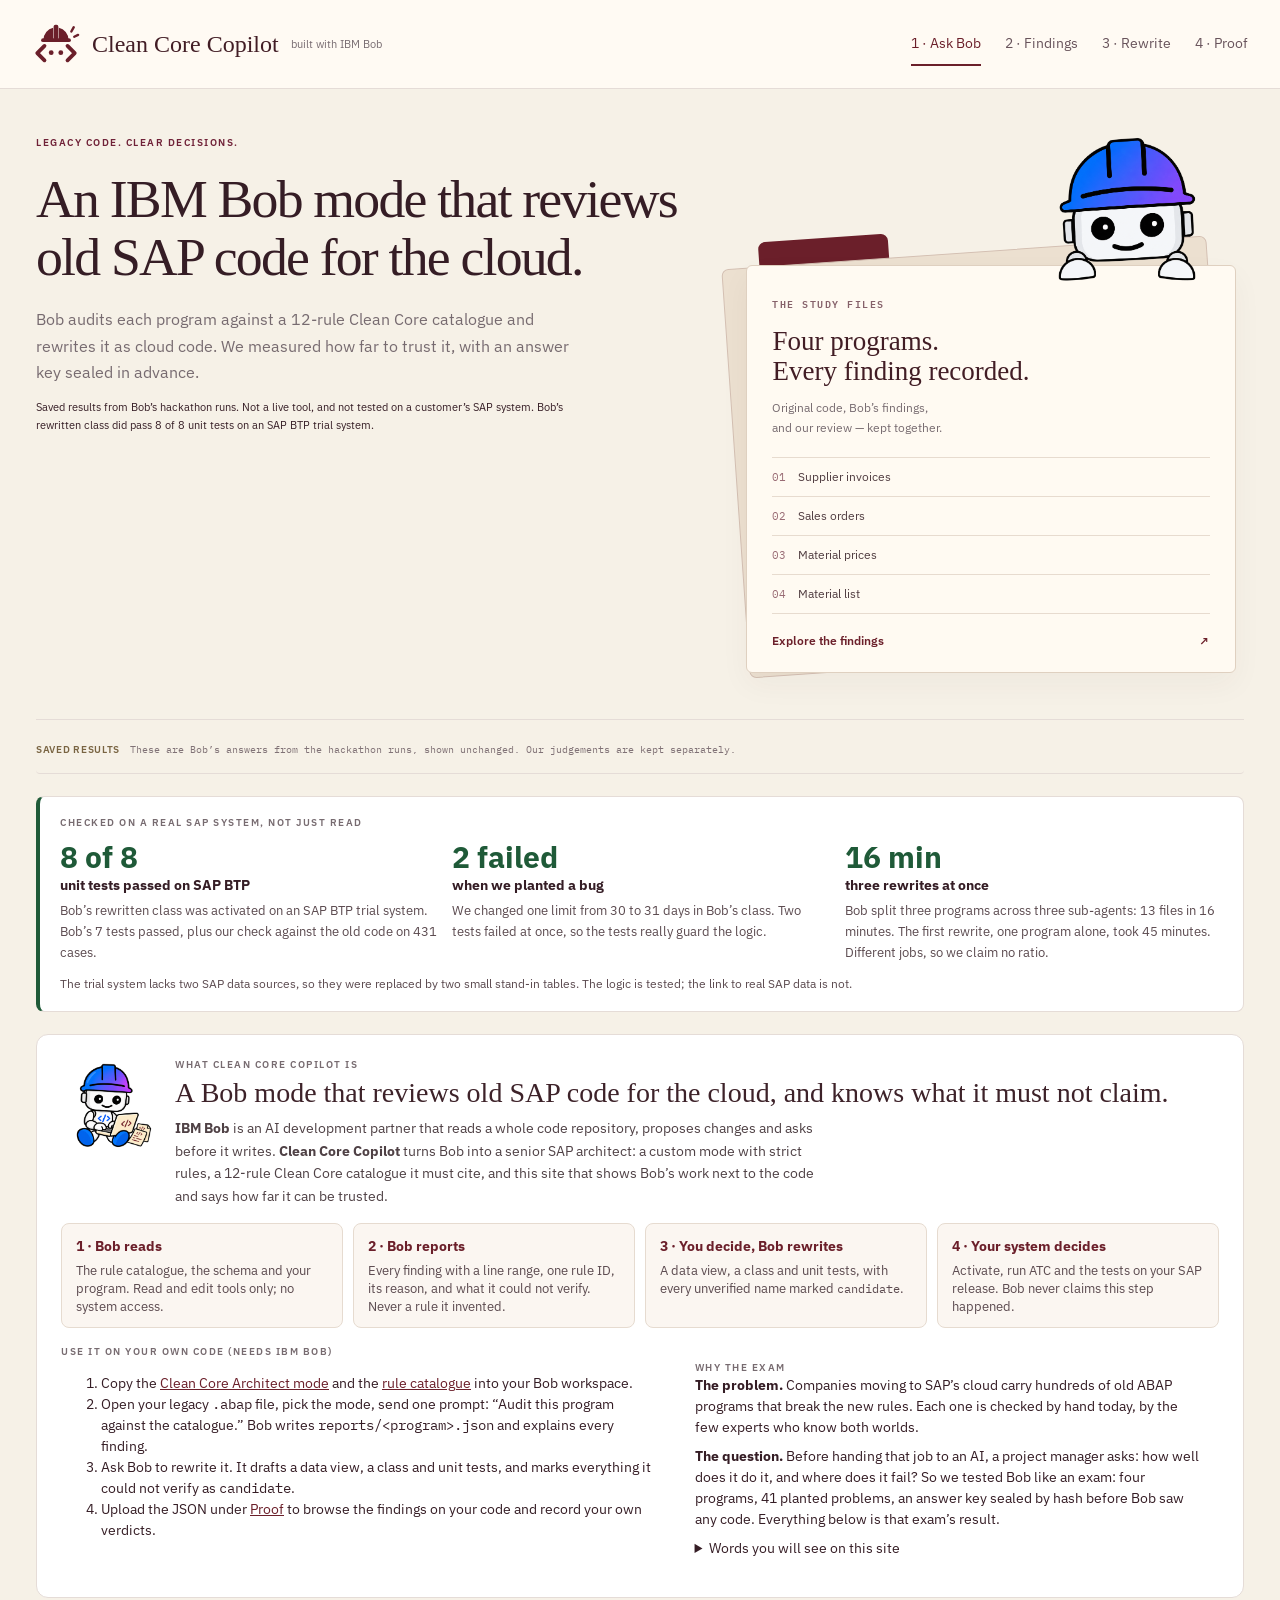
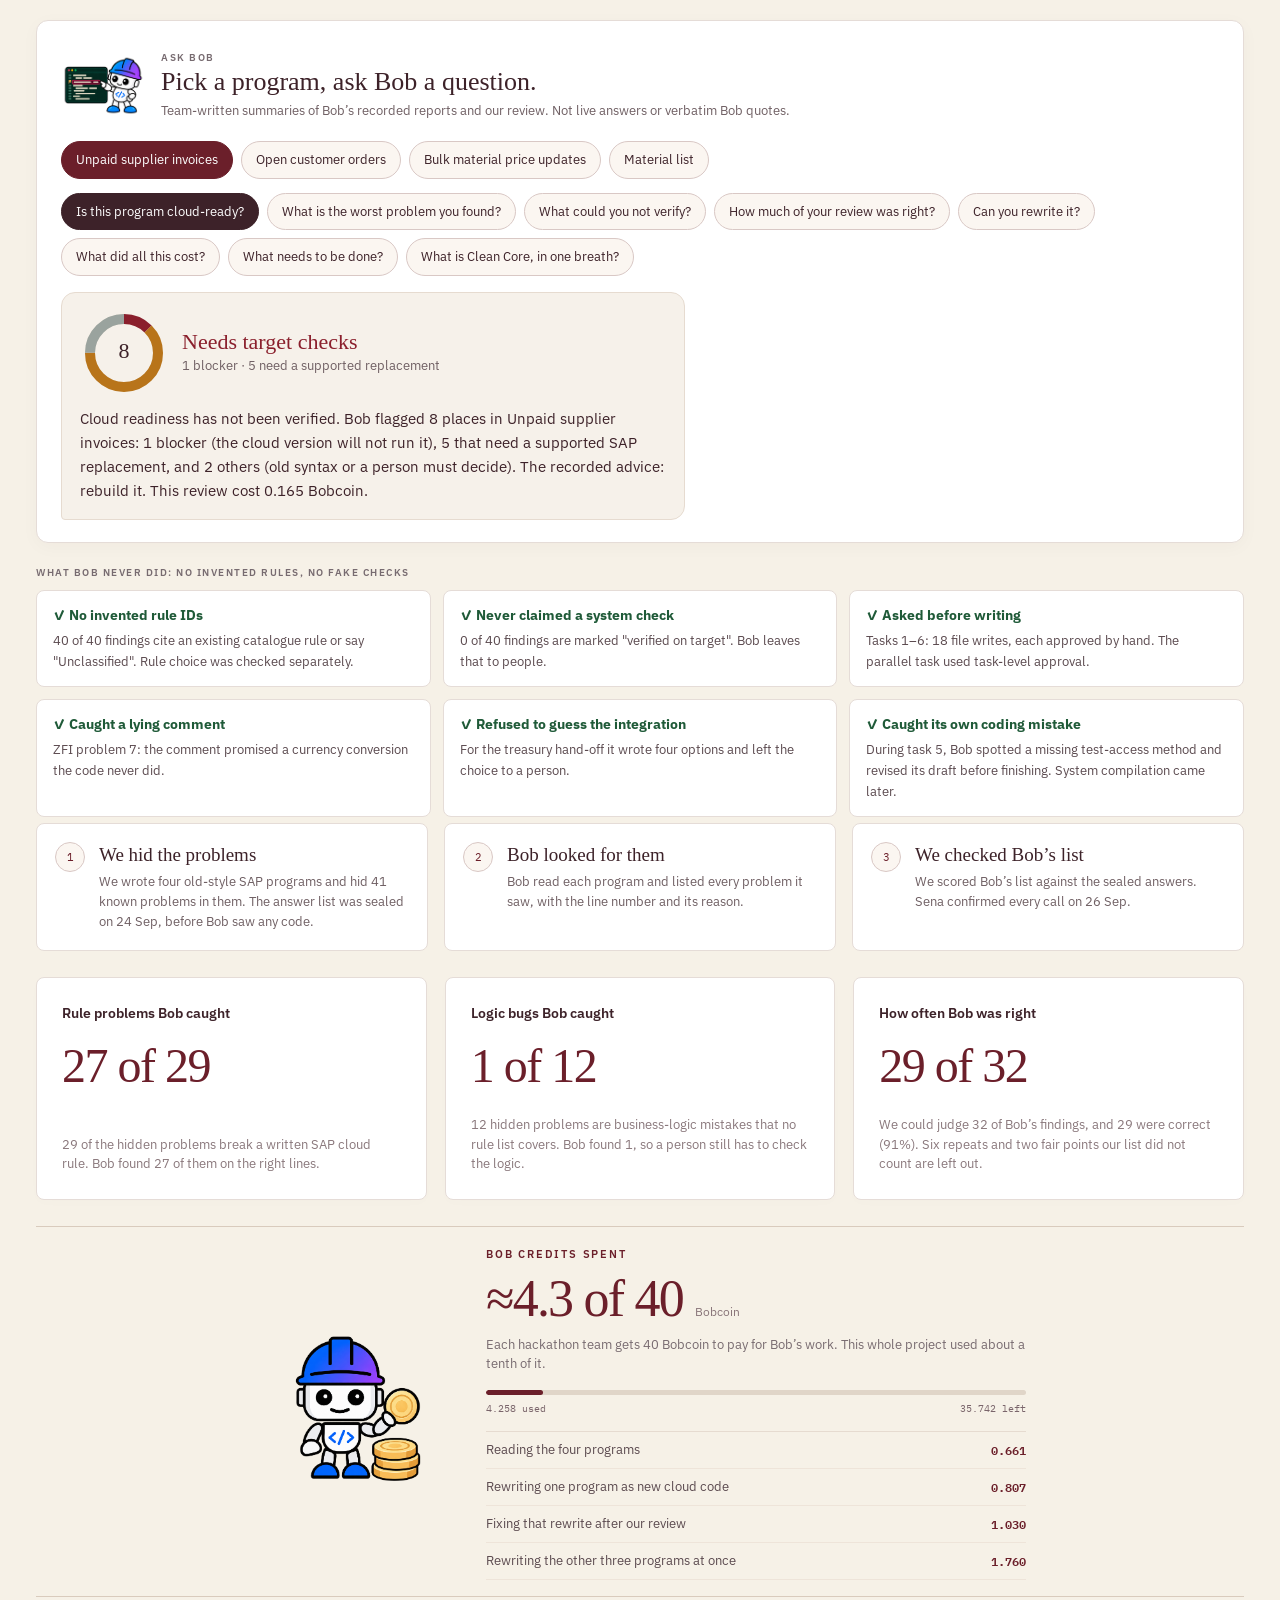
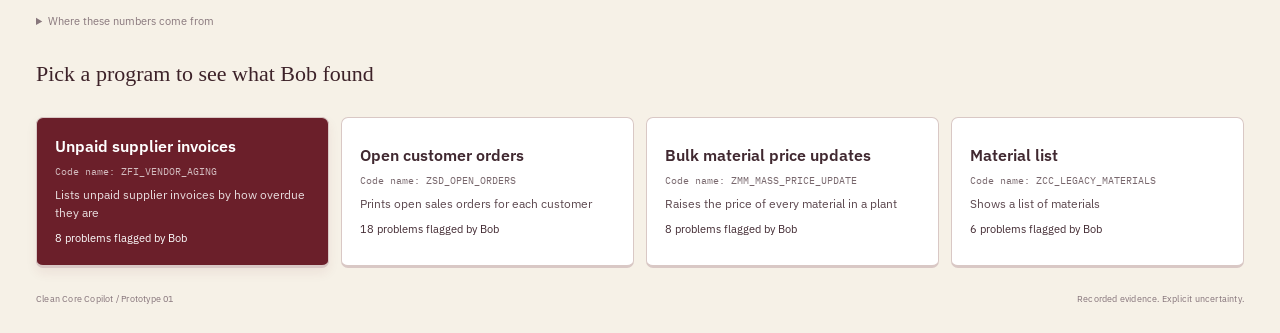
==== commit 5c2f7739: "Overview: the 2027 deadline hook from the README, on the site too" ====
--- a/demo-prototype/index.html
+++ b/demo-prototype/index.html
@@ -1,7 +1,7 @@
 <!doctype html>
 <html lang="en">
 <head>
-<meta charset="utf-8"><meta name="viewport" content="width=device-width,initial-scale=1">
+<meta charset="utf-8"><link rel="icon" href="assets/clean-core-logo.svg" type="image/svg+xml"><meta name="viewport" content="width=device-width,initial-scale=1">
 <title>Clean Core Copilot — Recorded evidence</title>
 <style>
 :root{--nav:#182922;--nav-muted:#9caea4;--paper:#f6f7f3;--white:#fff;--ink:#21372d;--muted:#718077;--line:#e1e6df;--green:#276448;--mint:#eaf3e9;--orange:#986526;--sand:#fcf3e3;--mono:ui-monospace,SFMono-Regular,Consolas,monospace;--sans:Inter,-apple-system,BlinkMacSystemFont,"Segoe UI",sans-serif}
@@ -21,7 +21,7 @@
 <aside class="sidebar"><div class="brand"><div class="brand-mark">c.</div><div>Clean Core<small>Copilot / Review</small></div></div><div class="workspace-label">WORKSPACE</div><nav class="nav" aria-label="Main navigation"><button class="active" data-view="findings"><svg fill="none" stroke="currentColor" stroke-width="1.5"><use href="#grid"/></svg>Audit findings<span class="nav-count" id="nav-count">03</span></button><button data-view="evidence"><svg fill="none" stroke="currentColor" stroke-width="1.5"><use href="#file"/></svg>Evidence & origin</button><button data-view="guide"><svg fill="none" stroke="currentColor" stroke-width="1.5"><use href="#book"/></svg>Review guide</button></nav><div class="program-switcher"><label for="report-picker" class="workspace-label">LOADED PROGRAMS</label><select id="report-picker" aria-label="Select loaded report"></select><p>Import a report to add a program.</p></div><a class="case-nav" href="before-after.html">Modernization case <span>↗</span></a><div class="sidebar-bottom"><div class="session-card"><div class="eyebrow">Development partner</div><div class="session-line"><span class="dot"></span>IBM Bob 2.0</div><p>Recorded reports and task evidence. Target verification stays separate.</p></div><div class="profile"><span class="avatar">SK</span><div><strong>Sena Köse</strong><small>Solo builder · Hackathon 2026</small></div></div></div></aside>
 <main class="main"><header class="topbar"><div class="breadcrumb">Workspace <span>/</span><b id="breadcrumb-current">Audit findings</b></div><div class="top-meta"><span>IBM Bob 2.0 Hackathon</span><span class="pill"><span class="dot"></span>Design prototype</span></div></header>
 <div class="content"><div class="intro"><div class="intro-copy"><div class="eyebrow">Legacy code. Clear decisions.</div><h1 id="page-title">Audit workspace</h1><p id="page-subtitle">Follow each finding from source to a reviewable next step.</p><small class="recorded-note">Saved results from Bob’s hackathon runs. Not a live tool, and not tested on a customer’s SAP system. Bob’s rewritten class did pass 8 of 8 unit tests on an SAP BTP trial system.</small></div><div class="mascot-slot" aria-label="Development partner"><span>Every claim,<br>labelled.</span><img data-mascot alt="IBM Bob" hidden width="96" height="96"></div><section id="findings-hero-stage" hidden aria-label="A recorded finding from this program"></section><section class="hero-dossier" hidden aria-label="Four recorded program studies"><img data-mascot data-mascot-src="assets/bob-peeking.png" hidden src="assets/bob-peeking.png" alt="Bob peeking over the study folder" class="dossier-bob"><div class="dossier-sheet"><span class="dossier-kicker">THE STUDY FILES</span><h2>Four programs.<br>Every finding recorded.</h2><p>Original code, Bob’s findings,<br>and our review — kept together.</p><div class="dossier-files"><span><b>01</b> Supplier invoices </span><span><b>02</b> Sales orders </span><span><b>03</b> Material prices </span><span><b>04</b> Material list </span></div><a href="#findings">Explore the findings <span aria-hidden="true">↗</span></a></div></section><div class="actions"><button class="btn" id="import-button"><svg fill="none" stroke="currentColor" stroke-width="1.5"><use href="#up"/></svg>Upload a Bob report</button><button class="btn primary" id="export-button"><svg fill="none" stroke="currentColor" stroke-width="1.5"><use href="#down"/></svg>Download your review</button><input class="hidden" id="file-input" type="file" accept="application/json,.json" aria-label="Choose report JSON"></div></div>
-<section id="bob-welcome" class="bob-welcome hidden" aria-label="Meet Bob"><button class="bob-trigger" id="bob-play" aria-label="Play Bob greeting with sound" aria-controls="bob-player" aria-expanded="false"><img data-src="assets/ibm-bob.webp" alt="IBM Bob, the smiling robot in a blue hard hat" width="112" height="112"><span>▶ Meet Bob · sound on</span></button><div><div class="eyebrow">Meet your development partner</div><h2>A little Bob. A clearer next step.</h2><p>Explore the findings, check the evidence, and decide what comes next.</p><a href="https://bob.ibm.com/tr" target="_blank" rel="noopener noreferrer">Bob artwork · IBM ↗</a></div></section>
+<section id="bob-welcome" class="bob-welcome hidden" aria-label="Meet Bob"><button class="bob-trigger" id="bob-play" aria-label="Play Bob greeting with sound" aria-controls="bob-player" aria-expanded="false"><img data-src="assets/ibm-bob.webp" alt="IBM Bob, the smiling robot in a blue hard hat" width="112" height="112"><span>▶ Meet Bob · sound on</span></button><div><div class="eyebrow">Meet your development partner</div><h2>A little Bob. A clearer next step.</h2><p>Explore the findings, check the evidence, and decide what comes next.</p><a href="https://bob.ibm.com" target="_blank" rel="noopener noreferrer">Bob artwork · IBM ↗</a></div></section>
 <section id="bob-player" class="bob-player hidden" aria-label="Bob greeting video"><video id="bob-video" controls playsinline preload="none" data-src="assets/bob-greeting.mp4"><track kind="captions" data-src="assets/bob-greeting.vtt" srclang="en" label="English" default></video><div class="bob-player-footer"><p>AI-animated greeting · “I found something. Let's check it together.”</p><button class="btn" id="bob-stop">Back to Bob</button></div></section>
 <div class="notice" role="status"><b id="notice-label">DESIGN DATA</b><span id="notice-copy">Fictional findings for interface preview. No Bob audit or SAP checks have run.</span></div>
 
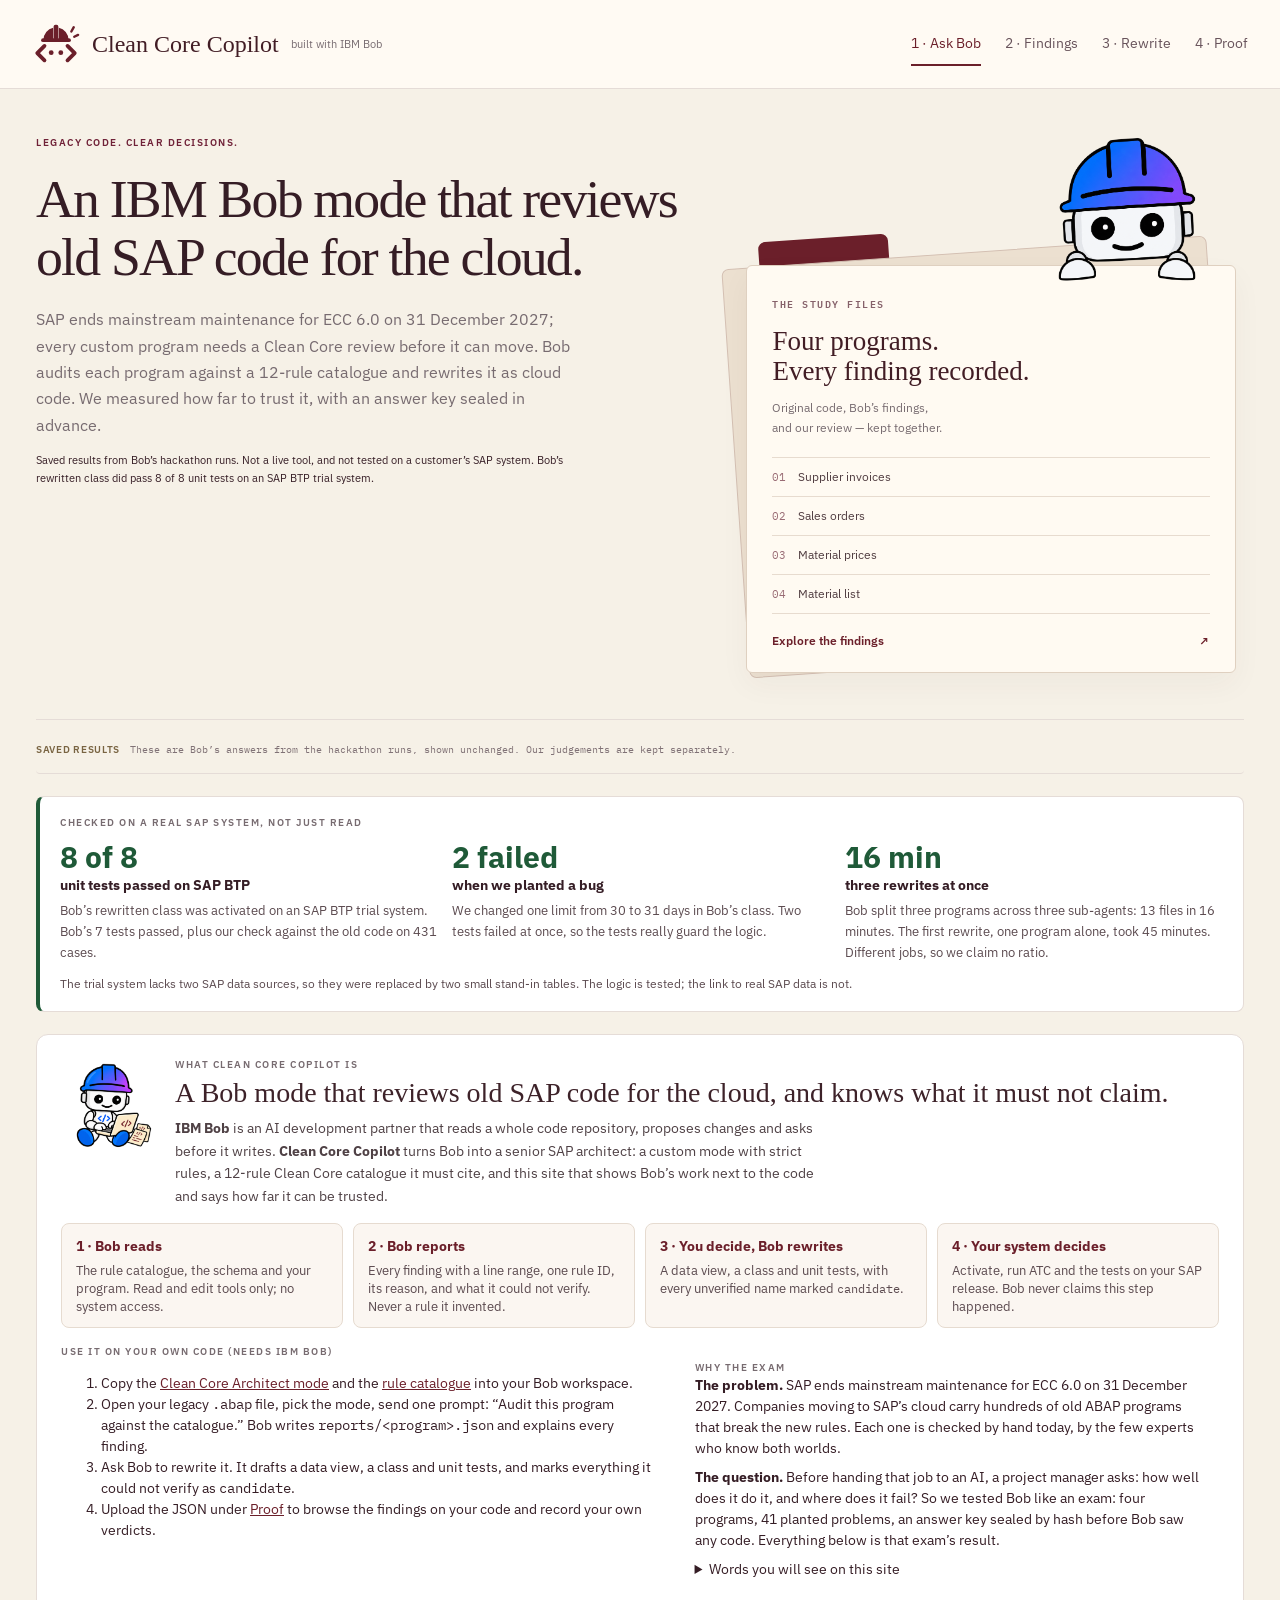
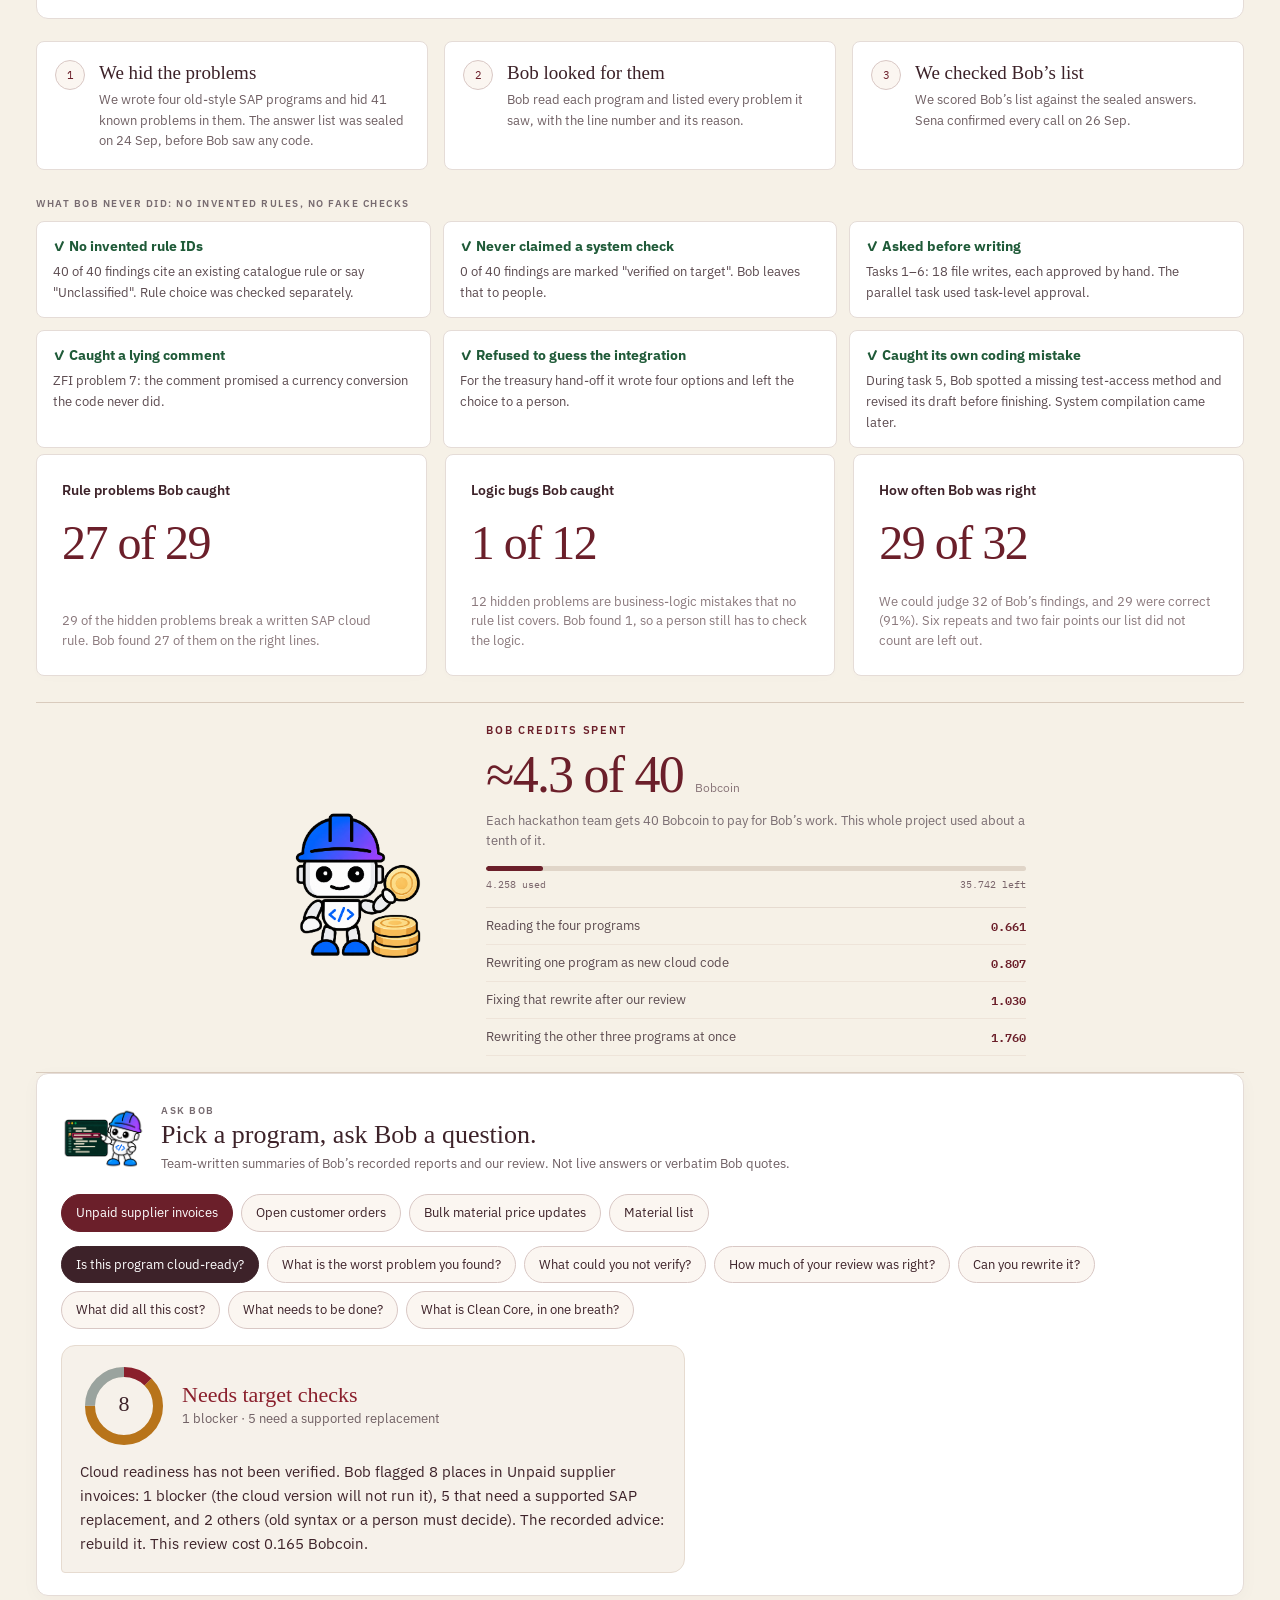
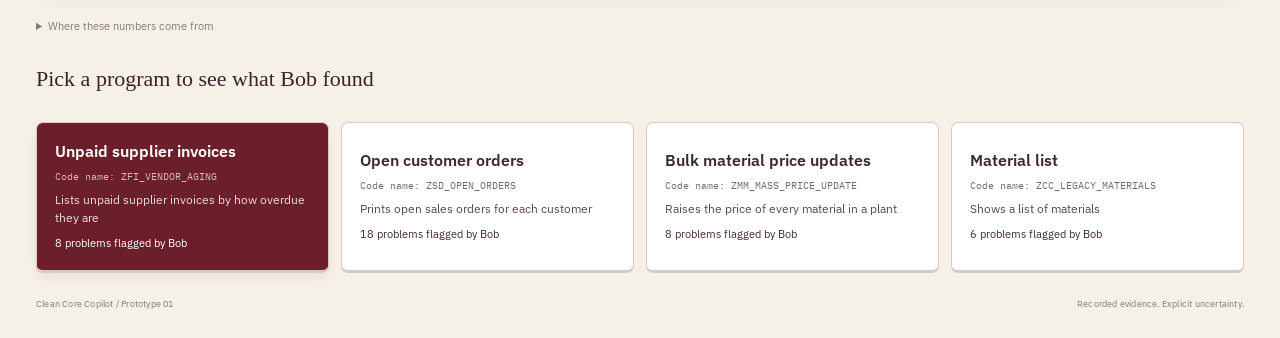
==== commit b9960140: "Overview: 2027 deadline in the subtitle and the problem paragraph" ====
--- a/demo-prototype/index.html
+++ b/demo-prototype/index.html
@@ -75,6 +75,6 @@
 bobVideo.addEventListener('ended',closeBob);bobVideo.addEventListener('error',()=>{closeBob();notify('The Bob greeting could not be loaded.');});
 $('bob-stop').addEventListener('click',()=>{closeBob();$('bob-play').focus()});
 </script>
-<script src="workspace.js?v=ask-bob-6"></script>
+<script src="workspace.js?v=ask-bob-8"></script>
 </body>
 </html>
--- a/demo-prototype/atelier.css
+++ b/demo-prototype/atelier.css
@@ -328,3 +328,5 @@
 .ring-legend{font-size:13px;color:#5b4a4f;margin:6px 0 14px;display:flex;flex-wrap:wrap;gap:6px 18px;align-items:center}.ring-legend span{display:inline-flex;align-items:center;gap:6px}.ring-legend i{width:12px;height:12px;border-radius:50%;display:inline-block;border:1px solid #d9cdbf}
 .atlas-table .atlas-empty{background:#f1ebe3;border:1px solid #e2d8c8!important;border-radius:6px;color:#6f5f63}.atlas-table .atlas-empty b{display:block;font-weight:600;color:#5b4a4f}
 .ring-legend .rl-lead{font-style:normal;flex-basis:100%}
+.rc-src{font:400 11px var(--sans,system-ui);letter-spacing:0;text-transform:none;color:#8a7a7e}
+@media(max-width:700px){.notice,#notice-copy{white-space:normal!important;min-width:0}}
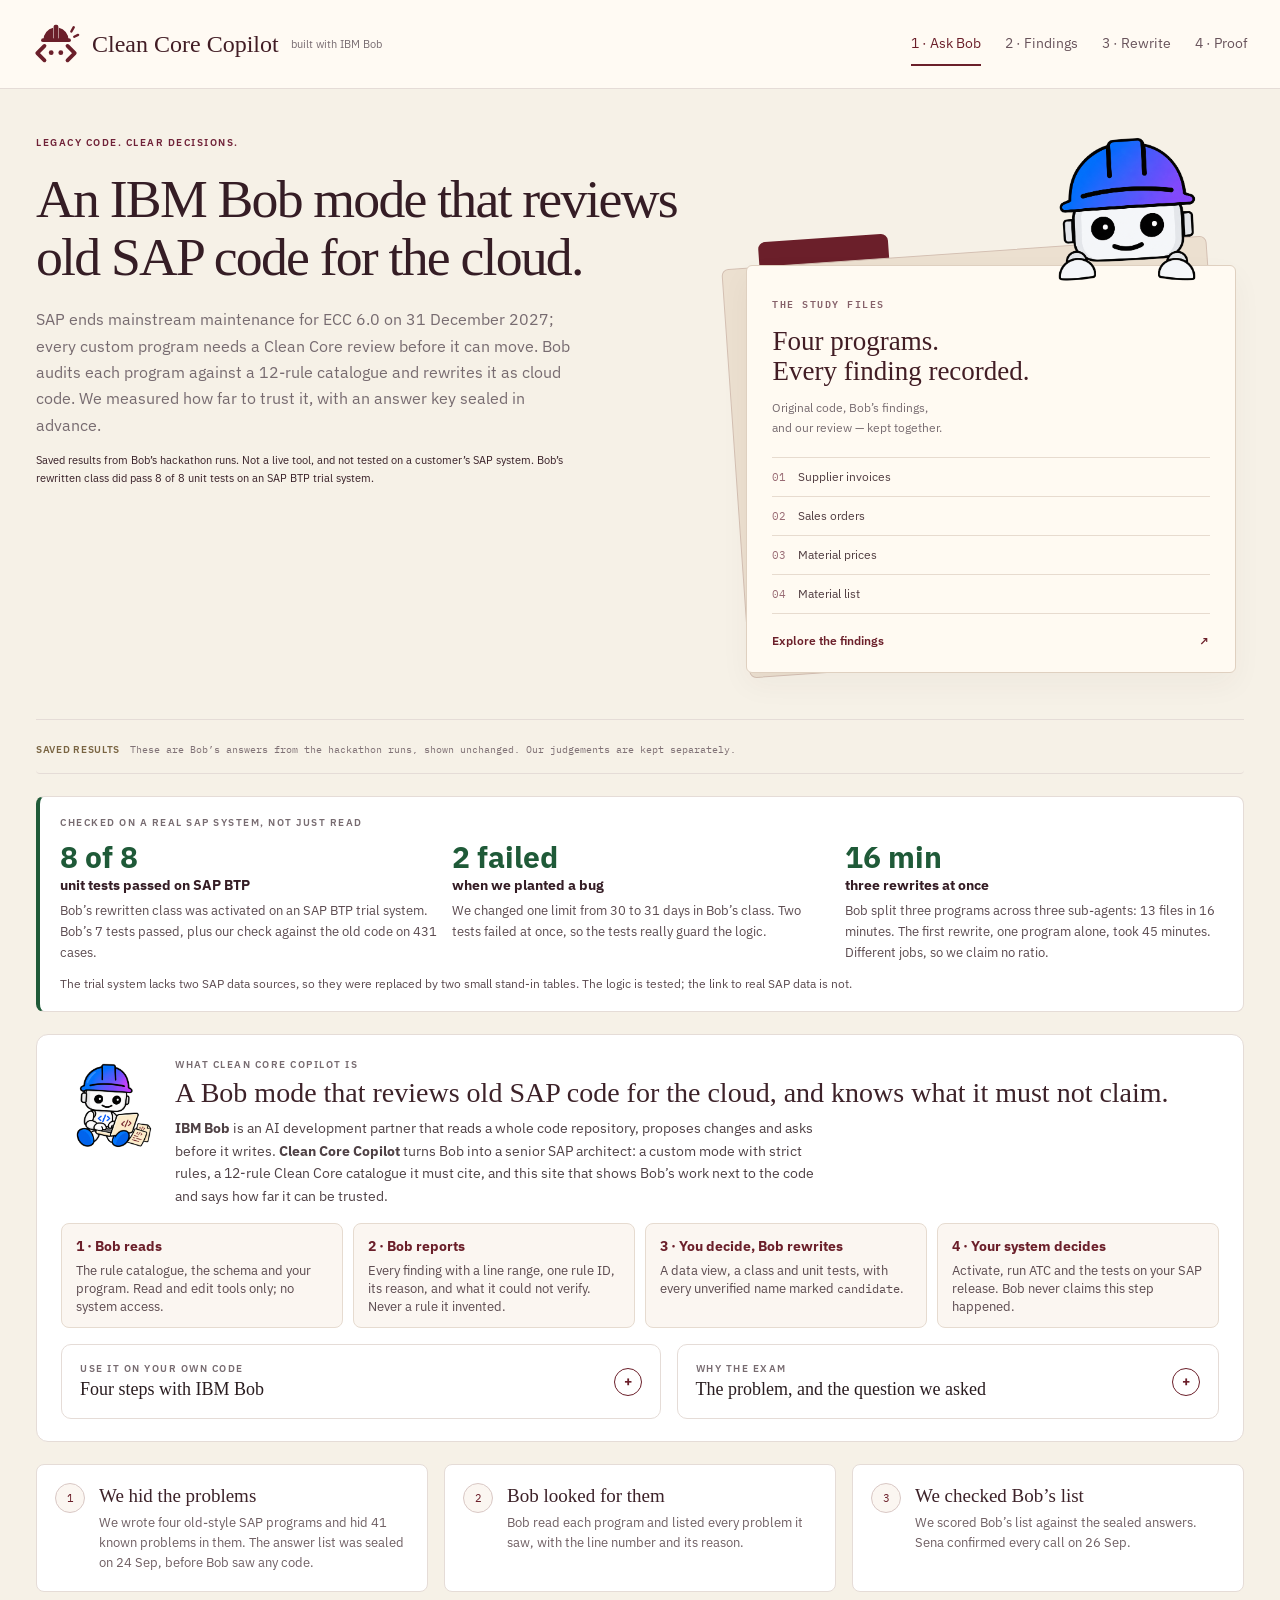
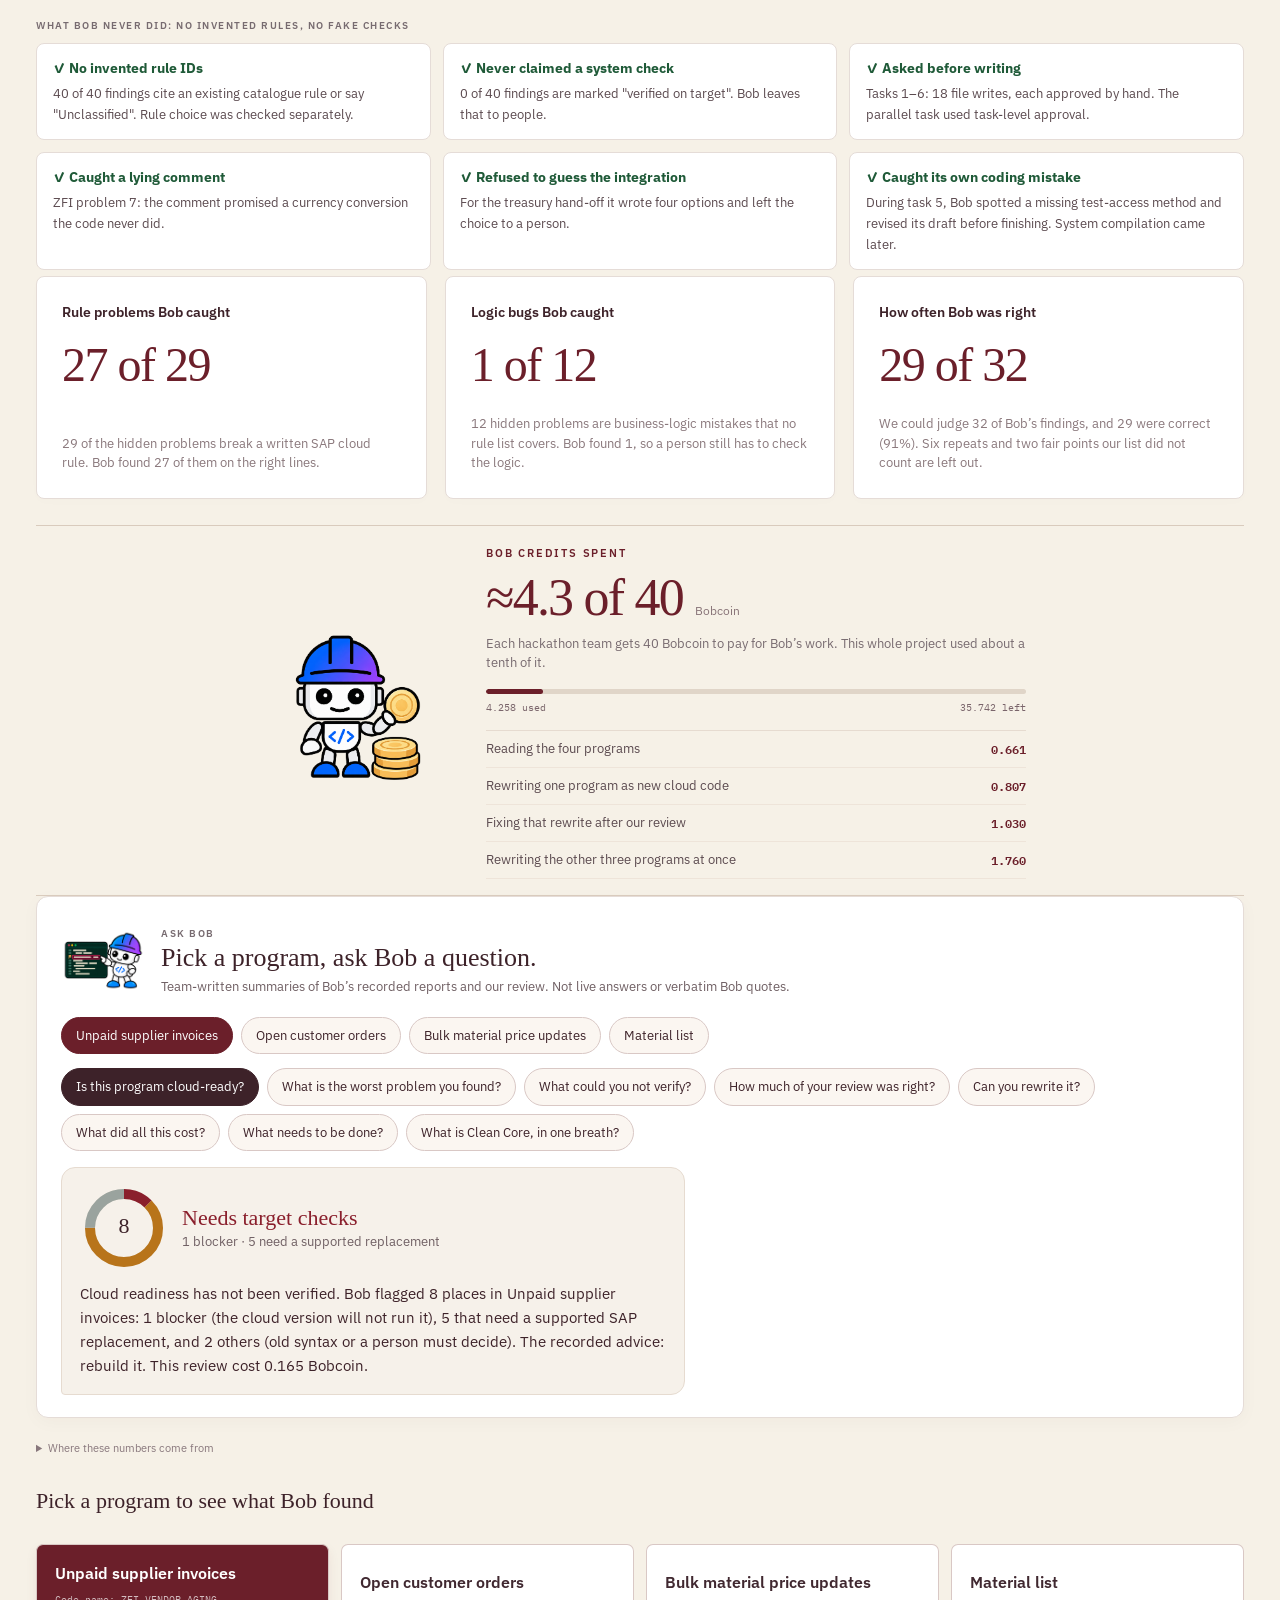
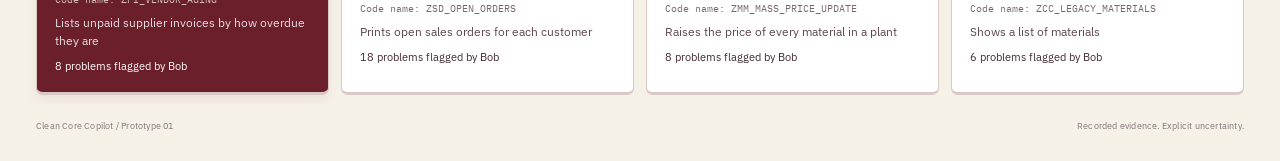
==== commit 1f0d7b95: "Overview: fold 'Use it on your own code' and 'Why the exam' into click-to-open cards" ====
--- a/demo-prototype/index.html
+++ b/demo-prototype/index.html
@@ -13,7 +13,7 @@
 .bob-welcome{display:flex;align-items:center;gap:22px;margin-bottom:24px;padding:12px 24px 12px 14px;background:linear-gradient(110deg,#eaf1ff,#f0f4ed 70%);border:1px solid #dce5ed;border-radius:12px}.bob-welcome img{width:112px;height:112px;object-fit:contain;flex-shrink:0}.bob-welcome h2{font-size:19px;font-weight:550;letter-spacing:-.5px;margin:4px 0 6px}.bob-welcome p{font-size:12px;color:#607365;margin:0}.bob-welcome a{display:inline-block;font-size:10px;color:#697c85;margin-top:8px}.bob-welcome .eyebrow{color:#4663a2}@media(max-width:800px){.bob-welcome{gap:12px;padding:12px}.bob-welcome img{width:82px;height:82px}.bob-welcome h2{font-size:17px}}
 .bob-trigger{border:0;background:transparent;padding:0;flex-shrink:0;border-radius:10px;display:grid;justify-items:center}.bob-trigger span{font-size:10px;color:var(--green)}.bob-player{margin:0 0 24px;padding:16px;border:1px solid var(--line);border-radius:12px;background:white}.bob-player video{display:block;width:100%;max-width:640px;aspect-ratio:16/9;margin:auto;border-radius:8px;background:#f6f7f3}.bob-player-footer{display:flex;justify-content:space-between;align-items:center;gap:12px;margin-top:10px}.bob-player-footer p{margin:0;font-size:11px;color:var(--muted)}
 </style>
-<link rel="stylesheet" href="atelier.css?v=ask-bob-6">
+<link rel="stylesheet" href="atelier.css?v=review-27sep-3">
 </head>
 <body class="audit-page">
 <svg style="display:none" xmlns="http://www.w3.org/2000/svg"><symbol id="grid" viewBox="0 0 24 24"><rect x="3" y="3" width="7" height="7" rx="1"/><rect x="14" y="3" width="7" height="7" rx="1"/><rect x="3" y="14" width="7" height="7" rx="1"/><rect x="14" y="14" width="7" height="7" rx="1"/></symbol><symbol id="file" viewBox="0 0 24 24"><path d="M6 3h8l4 4v14H6zM14 3v5h4M9 12h6M9 16h6"/></symbol><symbol id="book" viewBox="0 0 24 24"><path d="M12 5c-3-2-6-2-9-1v15c3-1 6-1 9 1 3-2 6-2 9-1V4c-3-1-6-1-9 1v15"/></symbol><symbol id="up" viewBox="0 0 24 24"><path d="M12 16V3m-5 5 5-5 5 5M4 15v6h16v-6"/></symbol><symbol id="down" viewBox="0 0 24 24"><path d="M12 3v13m-5-5 5 5 5-5M4 17v4h16v-4"/></symbol><symbol id="search-icon" viewBox="0 0 24 24"><circle cx="10" cy="10" r="6"/><path d="m15 15 6 6"/></symbol></svg>
@@ -75,6 +75,6 @@
 bobVideo.addEventListener('ended',closeBob);bobVideo.addEventListener('error',()=>{closeBob();notify('The Bob greeting could not be loaded.');});
 $('bob-stop').addEventListener('click',()=>{closeBob();$('bob-play').focus()});
 </script>
-<script src="workspace.js?v=ask-bob-8"></script>
+<script src="workspace.js?v=review-27sep-3"></script>
 </body>
 </html>
--- a/demo-prototype/atelier.css
+++ b/demo-prototype/atelier.css
@@ -22,7 +22,7 @@
 [hidden]{display:none!important}.site-nav{display:flex;align-items:center;justify-content:space-between;gap:24px;padding:20px 32px;border-bottom:1px solid var(--line);background:#fffaf3;flex-wrap:wrap}.site-brand{display:flex;align-items:center;gap:12px;color:#421d25;text-decoration:none;font:24px Georgia,serif}.site-brand>span{background:#6b1f2a;color:white;padding:8px 12px;font-size:22px}.site-brand small{display:block;font:11px var(--sans);color:#776b70}.site-nav nav{display:flex;gap:24px;flex-wrap:wrap}.site-nav nav a{text-decoration:none;color:#68535b;padding:10px 0;font-size:14px}.site-nav a[aria-current=page]{color:#6b1f2a;border-bottom:2px solid #6b1f2a}.audit-page .app{display:block}.audit-page .sidebar,.audit-page .topbar{display:none}.content{max-width:1600px}.intro-copy{max-width:75%}.mascot-slot{width:156px;height:120px;display:flex;justify-content:center;align-items:center;gap:8px;color:#846a70;font:16px Georgia,serif;border:1px solid #dfd2c7;border-radius:70px 70px 4px 4px;margin-left:auto;background:#eee5d9}.mascot-slot img{object-fit:contain}.metric-grid{display:grid;grid-template-columns:repeat(4,1fr);gap:16px}.metric{background:white;border:1px solid var(--line);padding:23px;display:flex;flex-direction:column;gap:10px;border-radius:5px}.metric>strong{font:42px Georgia,serif;color:#6b1f2a}.metric>small{font-size:11px;color:#74666a}.assessment-label{font-size:12px;color:#755259}.program-strip{display:flex;gap:10px;flex-wrap:wrap;margin:28px 0}.program-card{background:#fff;border:1px solid #d9c8c5;border-radius:5px;text-align:left;padding:16px;flex:1;min-width:200px;color:#402830}.program-card strong{display:block;font:12px var(--mono);overflow-wrap:anywhere}.program-card span{display:block;font-size:11px;margin-top:8px}.program-card.chosen{background:#6b1f2a;color:#fff}.table-scroll{overflow:auto;border:1px solid var(--line);border-radius:5px}.findings-table{border-collapse:collapse;width:100%;background:white}.findings-table th{text-align:left;font-size:12px;padding:16px;background:#efe6db;color:#694550}.findings-table td{padding:18px 16px;border-top:1px solid var(--line);vertical-align:top;font-size:12px}.findings-table td:nth-child(2){width:46%}.findings-table code{white-space:pre-wrap;overflow-wrap:anywhere;font:11px/1.7 var(--mono)}.findings-table small{display:block;margin-top:8px;color:#776b70}.finding-link{border:0;background:none;color:#6b1f2a;font-weight:600;padding:0 0 7px;text-decoration:underline}.code-line,.case-page pre,.code-dark{background:#0b1f1b;color:#e0e9e3}.line-content{color:#e0e9e3}.line-no{color:#9eafa6;border-color:#32473c}.code-head{background:#142b25;color:#d2dfd7;border-color:#32473c}.case-page{font-family:var(--sans)}code,pre,.report-name{font-family:var(--mono)}
 @media(max-width:1000px){.metric-grid{grid-template-columns:1fr 1fr}.site-brand small{display:none}}
 @media(max-width:650px){.site-nav{padding:16px 18px}.site-nav nav{gap:18px}.intro-copy{max-width:100%}.mascot-slot{width:110px;height:100px;margin:14px 0}.metric{padding:16px}.metric>strong{font-size:32px}.program-card{min-width:100%}}
-.review-grid{grid-template-columns:210px minmax(300px,1fr) minmax(300px,380px);gap:18px}.dossier-programs .program-card{width:100%;min-width:0;margin-bottom:12px}.source-document{background:#0b1f1b;overflow:auto;max-height:880px;padding:14px 0}.source-row{display:grid;grid-template-columns:35px minmax(0,1fr);font:11px/1.9 var(--mono);color:#dce7df;padding:3px 9px;border-left:3px solid transparent}.source-row code{white-space:pre-wrap;overflow-wrap:anywhere}.source-row>span:last-child{grid-column:2}.source-number{color:#9eb0a5}.level-d{background:#5b2b3044;border-left-color:#dc838e}.level-c{background:#234f4044;border-left-color:#8fc2a8}.level-other{background:#ffffff07;border-left-color:#a1a7a4}.selected-line{outline:1px solid #ceb898;outline-offset:-1px}.source-pill{font:10px var(--mono);color:#f6e8dc;background:#33433b;border:1px solid #81968a;border-radius:3px;padding:4px 7px;margin:5px 3px 3px 0}.source-pill:hover{background:#6b1f2a}.source-legend{padding:12px}.code-dark{white-space:pre-wrap;overflow-wrap:anywhere;border-radius:4px;padding:14px;font:11px/1.8 var(--mono);max-height:300px;overflow:auto}.unknown-list{font-size:12px;line-height:1.7;padding-left:18px;color:#65575e}.unknown-list li{margin:8px 0}.assessment-box{border-top:1px solid var(--line);border-bottom:1px solid var(--line);margin:23px 0;padding-bottom:17px;font-size:12px}.assessment-box small{color:#7d535c}.detail-head h2{font-size:26px}.audit-page .report-stats{display:none}.audit-page #bob-welcome{display:none}
+.review-grid{grid-template-columns:210px minmax(300px,1fr) minmax(300px,380px);gap:18px}.dossier-programs .program-card{width:100%;min-width:0;margin-bottom:12px}.source-document{background:#0b1f1b;overflow:auto;max-height:880px;padding:14px 0}.source-row{display:grid;grid-template-columns:35px minmax(0,1fr);font:11px/1.9 var(--mono);color:#dce7df;padding:3px 9px;border-left:3px solid transparent}.source-row code{white-space:pre-wrap;overflow-wrap:anywhere}.source-row>span:last-child{grid-column:2}.source-number{color:#9eb0a5}.level-d{background:#5b2b3044;border-left-color:#dc838e}.level-c{background:#b8741a33;border-left-color:#e0a458}.level-other{background:#ffffff07;border-left-color:#a1a7a4}.selected-line{outline:1px solid #ceb898;outline-offset:-1px}.source-pill{font:10px var(--mono);color:#f6e8dc;background:#33433b;border:1px solid #81968a;border-radius:3px;padding:4px 7px;margin:5px 3px 3px 0}.source-pill:hover{background:#6b1f2a}.source-legend{padding:12px}.code-dark{white-space:pre-wrap;overflow-wrap:anywhere;border-radius:4px;padding:14px;font:11px/1.8 var(--mono);max-height:300px;overflow:auto}.unknown-list{font-size:12px;line-height:1.7;padding-left:18px;color:#65575e}.unknown-list li{margin:8px 0}.assessment-box{border-top:1px solid var(--line);border-bottom:1px solid var(--line);margin:23px 0;padding-bottom:17px;font-size:12px}.assessment-box small{color:#7d535c}.detail-head h2{font-size:26px}.audit-page .report-stats{display:none}.audit-page #bob-welcome{display:none}
 @media(max-width:1250px){.review-grid{grid-template-columns:170px minmax(250px,1fr) minmax(280px,340px)}.content{padding-left:22px;padding-right:22px}.detail-body,.detail-head{padding:16px}}
 @media(max-width:1000px){.review-grid{grid-template-columns:minmax(0,1fr) minmax(280px,1fr)}.dossier-programs{grid-column:1/-1;display:flex;gap:10px;flex-wrap:wrap}.dossier-programs .program-card{width:auto;flex:1;min-width:200px}.dossier-programs>p{width:100%;margin:0}.source-document{max-height:650px}}
 @media(max-width:650px){.review-grid{display:block}.dossier-programs{margin-bottom:18px}.review-grid>.panel{margin-bottom:18px}.source-document{max-height:440px}}
@@ -330,3 +330,15 @@
 .ring-legend .rl-lead{font-style:normal;flex-basis:100%}
 .rc-src{font:400 11px var(--sans,system-ui);letter-spacing:0;text-transform:none;color:#8a7a7e}
 @media(max-width:700px){.notice,#notice-copy{white-space:normal!important;min-width:0}}
+/* Folded product columns (27 Sep) */
+.product-cols{align-items:start}
+.fold{background:#fff;border:1px solid var(--line);border-radius:10px;padding:0!important;transition:border-color .15s,box-shadow .15s}
+.fold:hover{border-color:#c9a7ad;box-shadow:0 6px 18px rgba(107,31,42,.08)}
+.fold[open]{border-color:#6b1f2a}
+.fold>summary{list-style:none;cursor:pointer;display:grid;grid-template-columns:1fr 28px;gap:2px 12px;align-items:center;padding:16px 18px}
+.fold>summary::-webkit-details-marker{display:none}
+.fold>summary .eyebrow{grid-column:1}.fold>summary b{grid-column:1;font:18px/1.3 Georgia,serif;color:#2a1d20}
+.fold>summary i{grid-column:2;grid-row:1/3;font-style:normal;width:28px;height:28px;border-radius:50%;border:1.5px solid #6b1f2a;color:#6b1f2a;display:grid;place-items:center;font-weight:700;transition:transform .2s}
+.fold[open]>summary i{transform:rotate(45deg);background:#6b1f2a;color:#fff}
+.fold>:not(summary){margin-left:18px;margin-right:18px}.fold>:last-child{margin-bottom:16px}
+.why-box.compact.fold>p,.why-box.compact.fold>details{margin:0 18px 10px}.try-it.fold>ol{margin:0 18px 16px 36px}
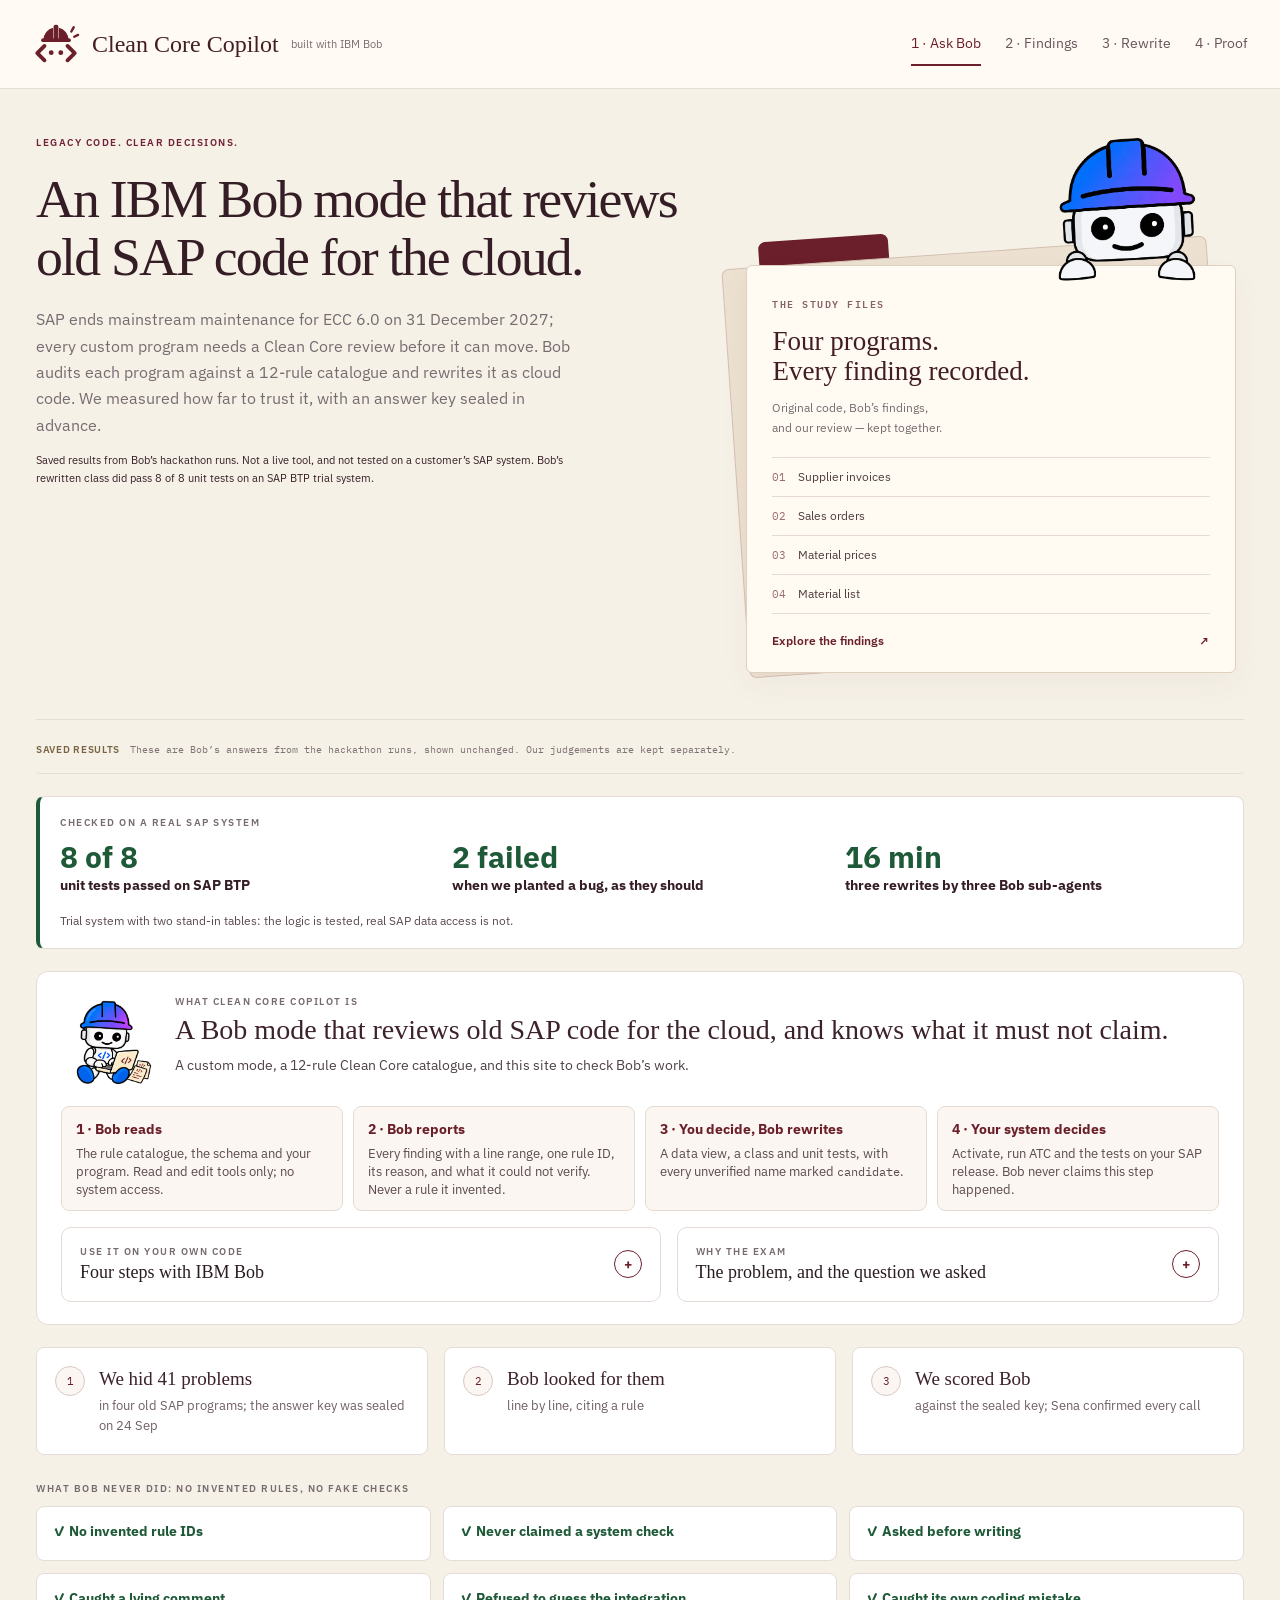
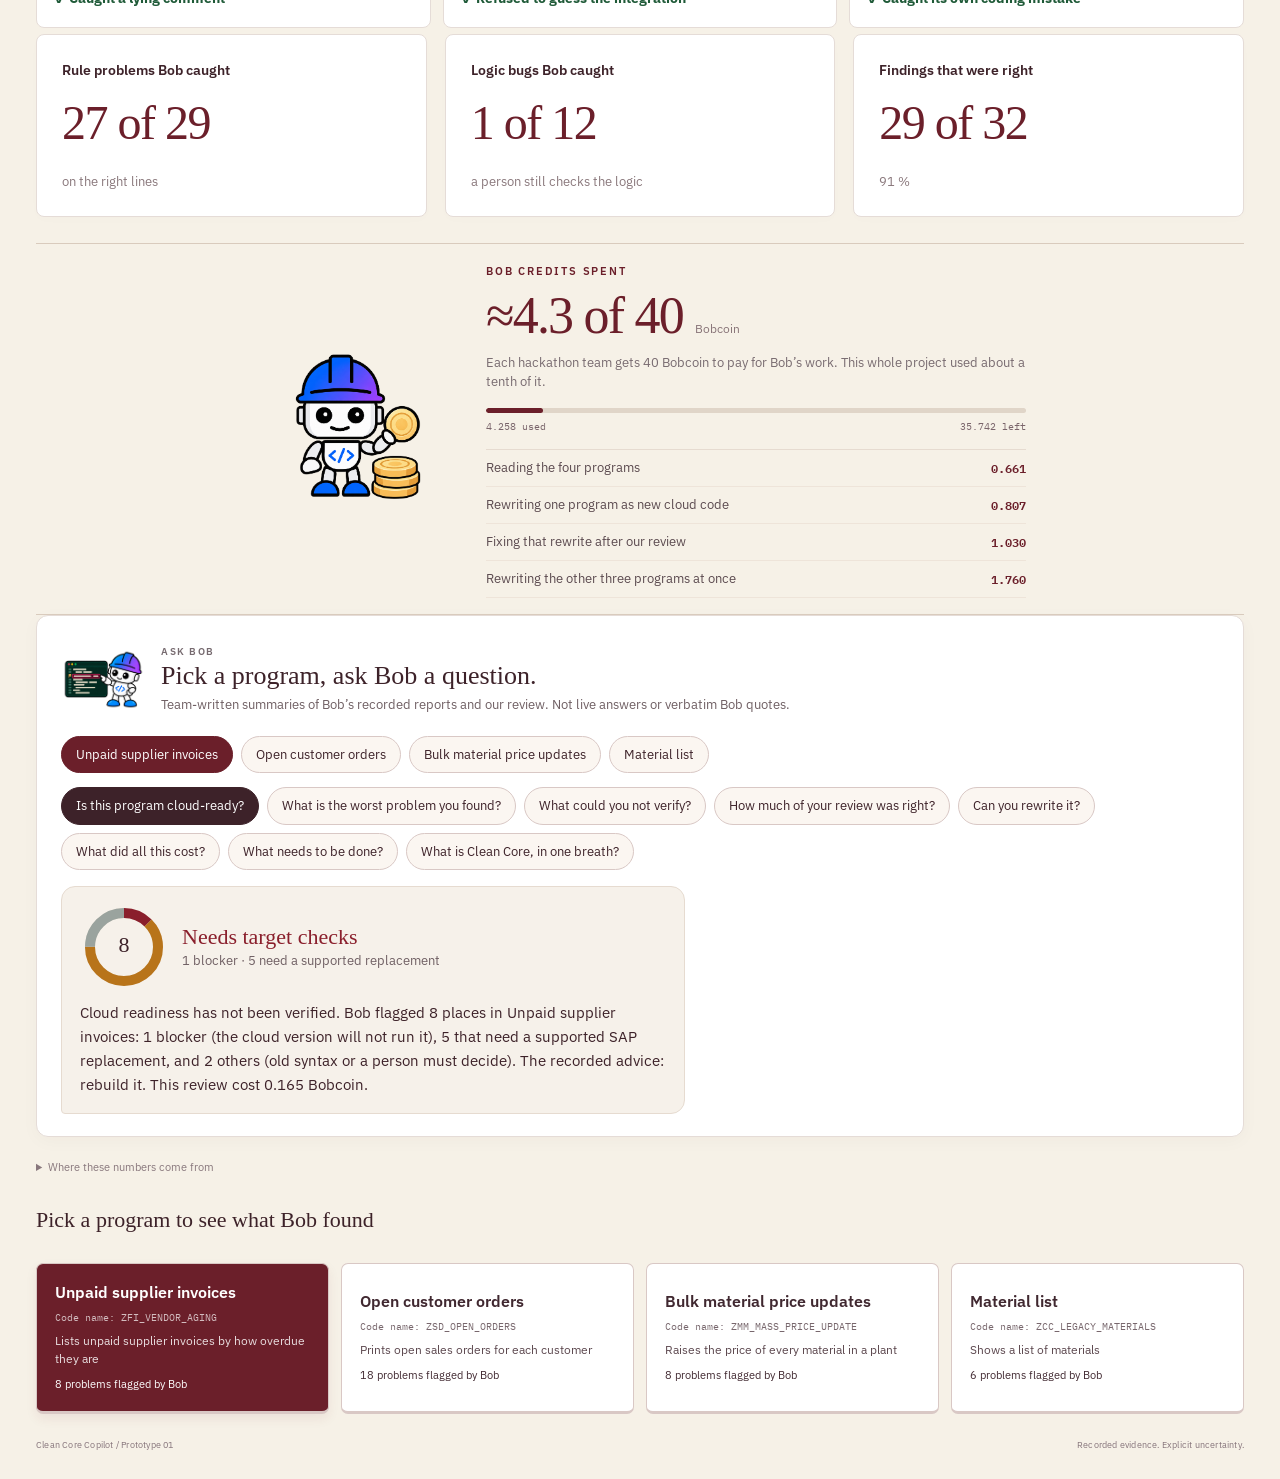
==== commit 45caea25: "Less text: README Bobs spread across sections, duplicate table and status block removed; overview re" ====
--- a/demo-prototype/index.html
+++ b/demo-prototype/index.html
@@ -13,7 +13,7 @@
 .bob-welcome{display:flex;align-items:center;gap:22px;margin-bottom:24px;padding:12px 24px 12px 14px;background:linear-gradient(110deg,#eaf1ff,#f0f4ed 70%);border:1px solid #dce5ed;border-radius:12px}.bob-welcome img{width:112px;height:112px;object-fit:contain;flex-shrink:0}.bob-welcome h2{font-size:19px;font-weight:550;letter-spacing:-.5px;margin:4px 0 6px}.bob-welcome p{font-size:12px;color:#607365;margin:0}.bob-welcome a{display:inline-block;font-size:10px;color:#697c85;margin-top:8px}.bob-welcome .eyebrow{color:#4663a2}@media(max-width:800px){.bob-welcome{gap:12px;padding:12px}.bob-welcome img{width:82px;height:82px}.bob-welcome h2{font-size:17px}}
 .bob-trigger{border:0;background:transparent;padding:0;flex-shrink:0;border-radius:10px;display:grid;justify-items:center}.bob-trigger span{font-size:10px;color:var(--green)}.bob-player{margin:0 0 24px;padding:16px;border:1px solid var(--line);border-radius:12px;background:white}.bob-player video{display:block;width:100%;max-width:640px;aspect-ratio:16/9;margin:auto;border-radius:8px;background:#f6f7f3}.bob-player-footer{display:flex;justify-content:space-between;align-items:center;gap:12px;margin-top:10px}.bob-player-footer p{margin:0;font-size:11px;color:var(--muted)}
 </style>
-<link rel="stylesheet" href="atelier.css?v=review-27sep-3">
+<link rel="stylesheet" href="atelier.css?v=review-27sep-4">
 </head>
 <body class="audit-page">
 <svg style="display:none" xmlns="http://www.w3.org/2000/svg"><symbol id="grid" viewBox="0 0 24 24"><rect x="3" y="3" width="7" height="7" rx="1"/><rect x="14" y="3" width="7" height="7" rx="1"/><rect x="3" y="14" width="7" height="7" rx="1"/><rect x="14" y="14" width="7" height="7" rx="1"/></symbol><symbol id="file" viewBox="0 0 24 24"><path d="M6 3h8l4 4v14H6zM14 3v5h4M9 12h6M9 16h6"/></symbol><symbol id="book" viewBox="0 0 24 24"><path d="M12 5c-3-2-6-2-9-1v15c3-1 6-1 9 1 3-2 6-2 9-1V4c-3-1-6-1-9 1v15"/></symbol><symbol id="up" viewBox="0 0 24 24"><path d="M12 16V3m-5 5 5-5 5 5M4 15v6h16v-6"/></symbol><symbol id="down" viewBox="0 0 24 24"><path d="M12 3v13m-5-5 5 5 5-5M4 17v4h16v-4"/></symbol><symbol id="search-icon" viewBox="0 0 24 24"><circle cx="10" cy="10" r="6"/><path d="m15 15 6 6"/></symbol></svg>
@@ -75,6 +75,6 @@
 bobVideo.addEventListener('ended',closeBob);bobVideo.addEventListener('error',()=>{closeBob();notify('The Bob greeting could not be loaded.');});
 $('bob-stop').addEventListener('click',()=>{closeBob();$('bob-play').focus()});
 </script>
-<script src="workspace.js?v=review-27sep-3"></script>
+<script src="workspace.js?v=review-27sep-4"></script>
 </body>
 </html>
--- a/demo-prototype/atelier.css
+++ b/demo-prototype/atelier.css
@@ -342,3 +342,24 @@
 .fold[open]>summary i{transform:rotate(45deg);background:#6b1f2a;color:#fff}
 .fold>:not(summary){margin-left:18px;margin-right:18px}.fold>:last-child{margin-bottom:16px}
 .why-box.compact.fold>p,.why-box.compact.fold>details{margin:0 18px 10px}.try-it.fold>ol{margin:0 18px 16px 36px}
+/* Report card v2 (27 Sep) */
+.report-card .rc-tabs{display:flex;flex-wrap:wrap;gap:6px;padding:14px 30px 0;border-bottom:1px solid var(--line);background:#fbf8f2}
+.rc-tab{font:600 13px var(--sans,system-ui);padding:10px 14px;border:1px solid transparent;border-bottom:0;border-radius:8px 8px 0 0;background:none;color:#6f5f63;cursor:pointer;margin-bottom:-1px}
+.rc-tab:hover{color:#6b1f2a;background:#f3ebe0}.rc-tab.on{background:#fff;border-color:var(--line);color:#6b1f2a}
+.rc-head{align-items:center}.rc-head h2{font-size:34px}.rc-head p code{margin-left:6px;font-size:12px;color:#8a7a7e}
+.rc-verdict{min-width:200px;text-align:center;border:2px solid #6b1f2a;border-radius:12px;padding:12px 18px}
+.rc-verdict span{display:block;font:600 10px ui-monospace,Menlo,monospace;letter-spacing:.14em;text-transform:uppercase;color:#6f5f63}
+.rc-verdict strong{display:block;font:30px/1.1 Georgia,serif;color:#6b1f2a;margin:4px 0}.rc-verdict small{font-size:11px;color:#8a5a12}
+.rc-stats{grid-template-columns:repeat(4,1fr)!important}.rc-stats strong{font-variant-numeric:lining-nums tabular-nums;display:flex!important;align-items:center;gap:8px;font-size:32px!important}
+.dot{width:12px;height:12px;border-radius:50%;display:inline-block}.dot.d{background:#8a1f2c}.dot.c{background:#b8741a}.dot.o{background:#e8dfd3;border:1px solid #d9cdbf}
+.rc-trail{list-style:none;margin:0 0 16px;padding:0;position:relative}
+.rc-trail li{display:flex;gap:14px;padding:0 0 18px;position:relative}
+.rc-trail li:not(:last-child)::before{content:"";position:absolute;left:13px;top:28px;bottom:2px;width:2px;background:#e2d8c8}
+.rc-trail i{flex:none;width:28px;height:28px;border-radius:50%;display:grid;place-items:center;font-style:normal;font-weight:700;font-size:13px}
+.rc-trail li.done i{background:#1f5a38;color:#fff}.rc-trail li.todo i{background:#f1ebe3;color:#8a7a7e;border:1px solid #d9cdbf}
+.rc-trail b{display:block;font-size:15px;color:#2a1d20}.rc-trail li.todo b{color:#8a7a7e}.rc-trail small{display:block;font-size:13px;color:#6f5f63;margin-top:2px}
+.rc-cta{display:inline-block;font-weight:600;color:#6b1f2a;border:1.5px solid #6b1f2a;border-radius:999px;padding:8px 16px;text-decoration:none}.rc-cta:hover{background:#6b1f2a;color:#fff}
+.rc-decide li{background:#fbf8f2;border:1px solid var(--line);border-radius:8px;padding:10px 12px!important;margin-bottom:8px}.rc-decide{padding-left:22px!important}
+.rc-more-d summary{cursor:pointer;font-size:13px;font-weight:600;color:#6b1f2a;margin:4px 0 8px}
+.rc-foot code{font-size:11px}
+@media(max-width:900px){.rc-stats{grid-template-columns:repeat(2,1fr)!important}.rc-verdict{width:100%}.report-card .rc-tabs{padding:10px 12px 0}}
